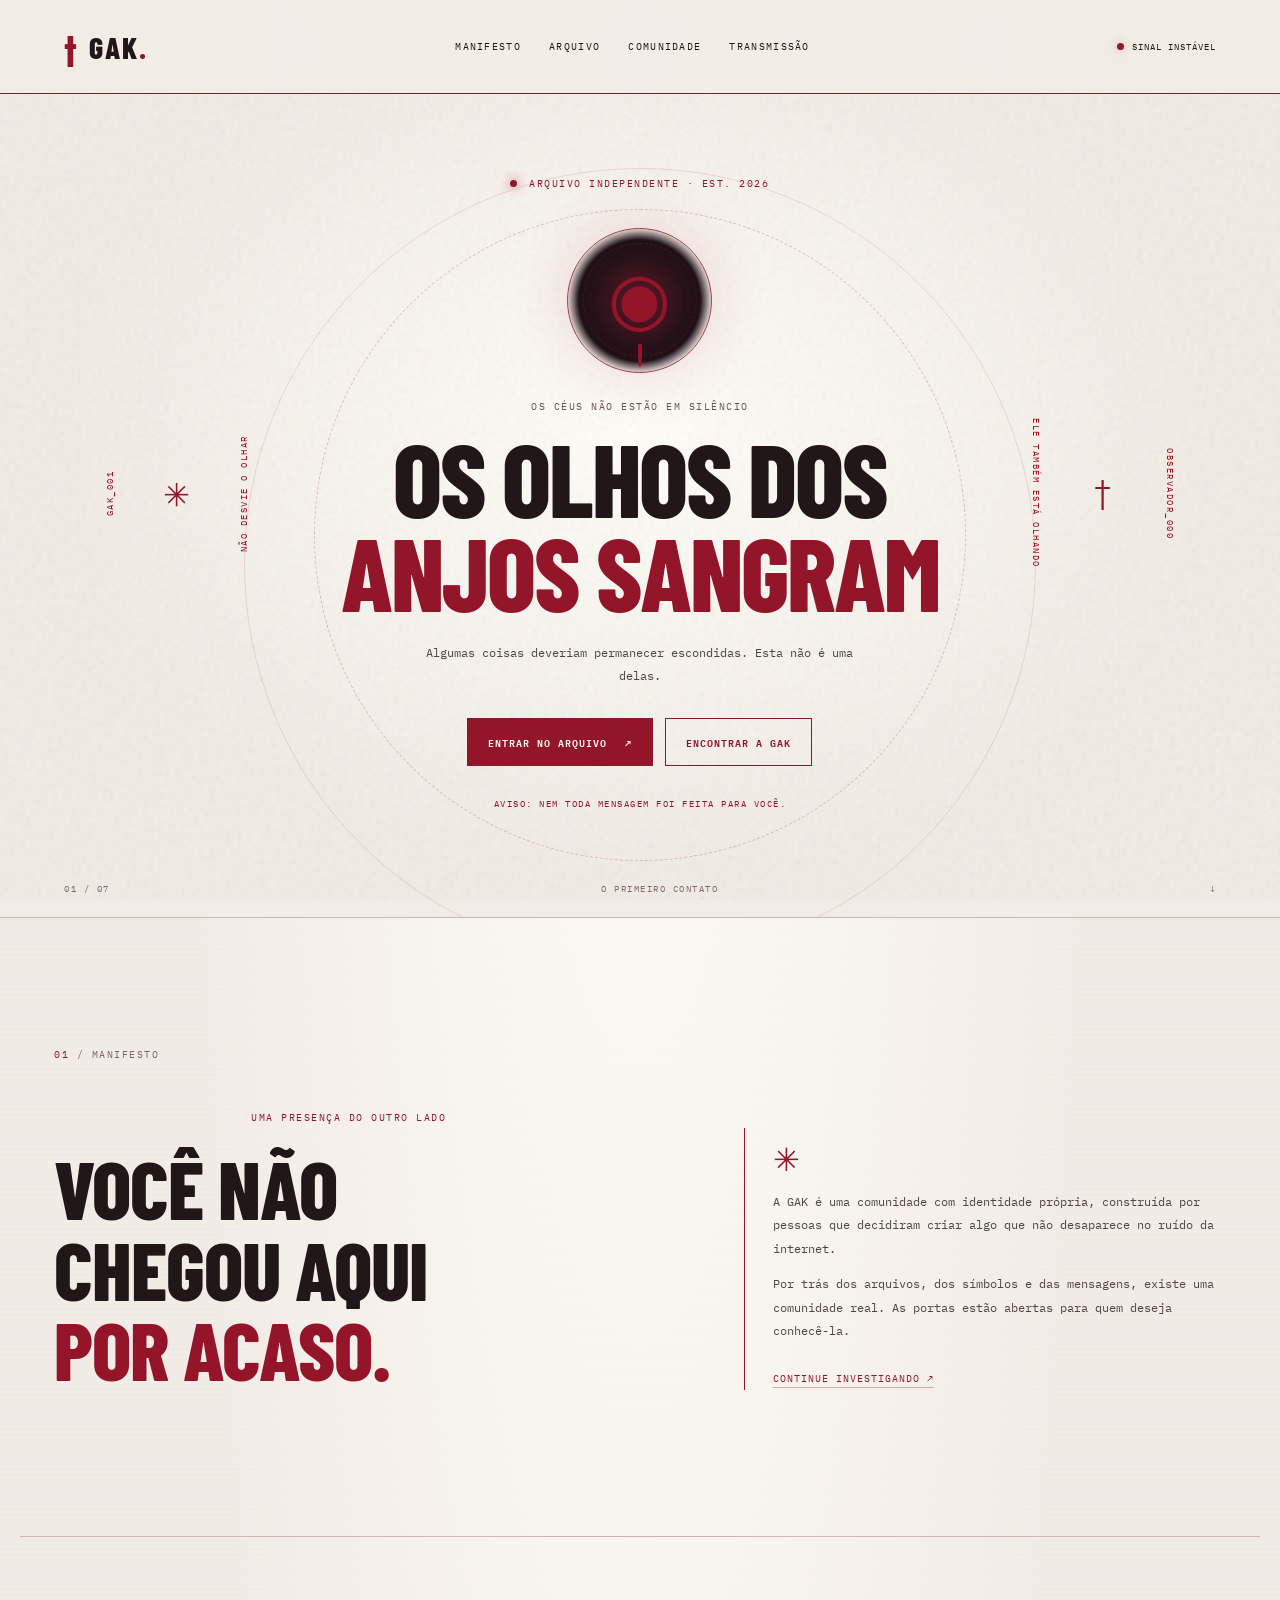
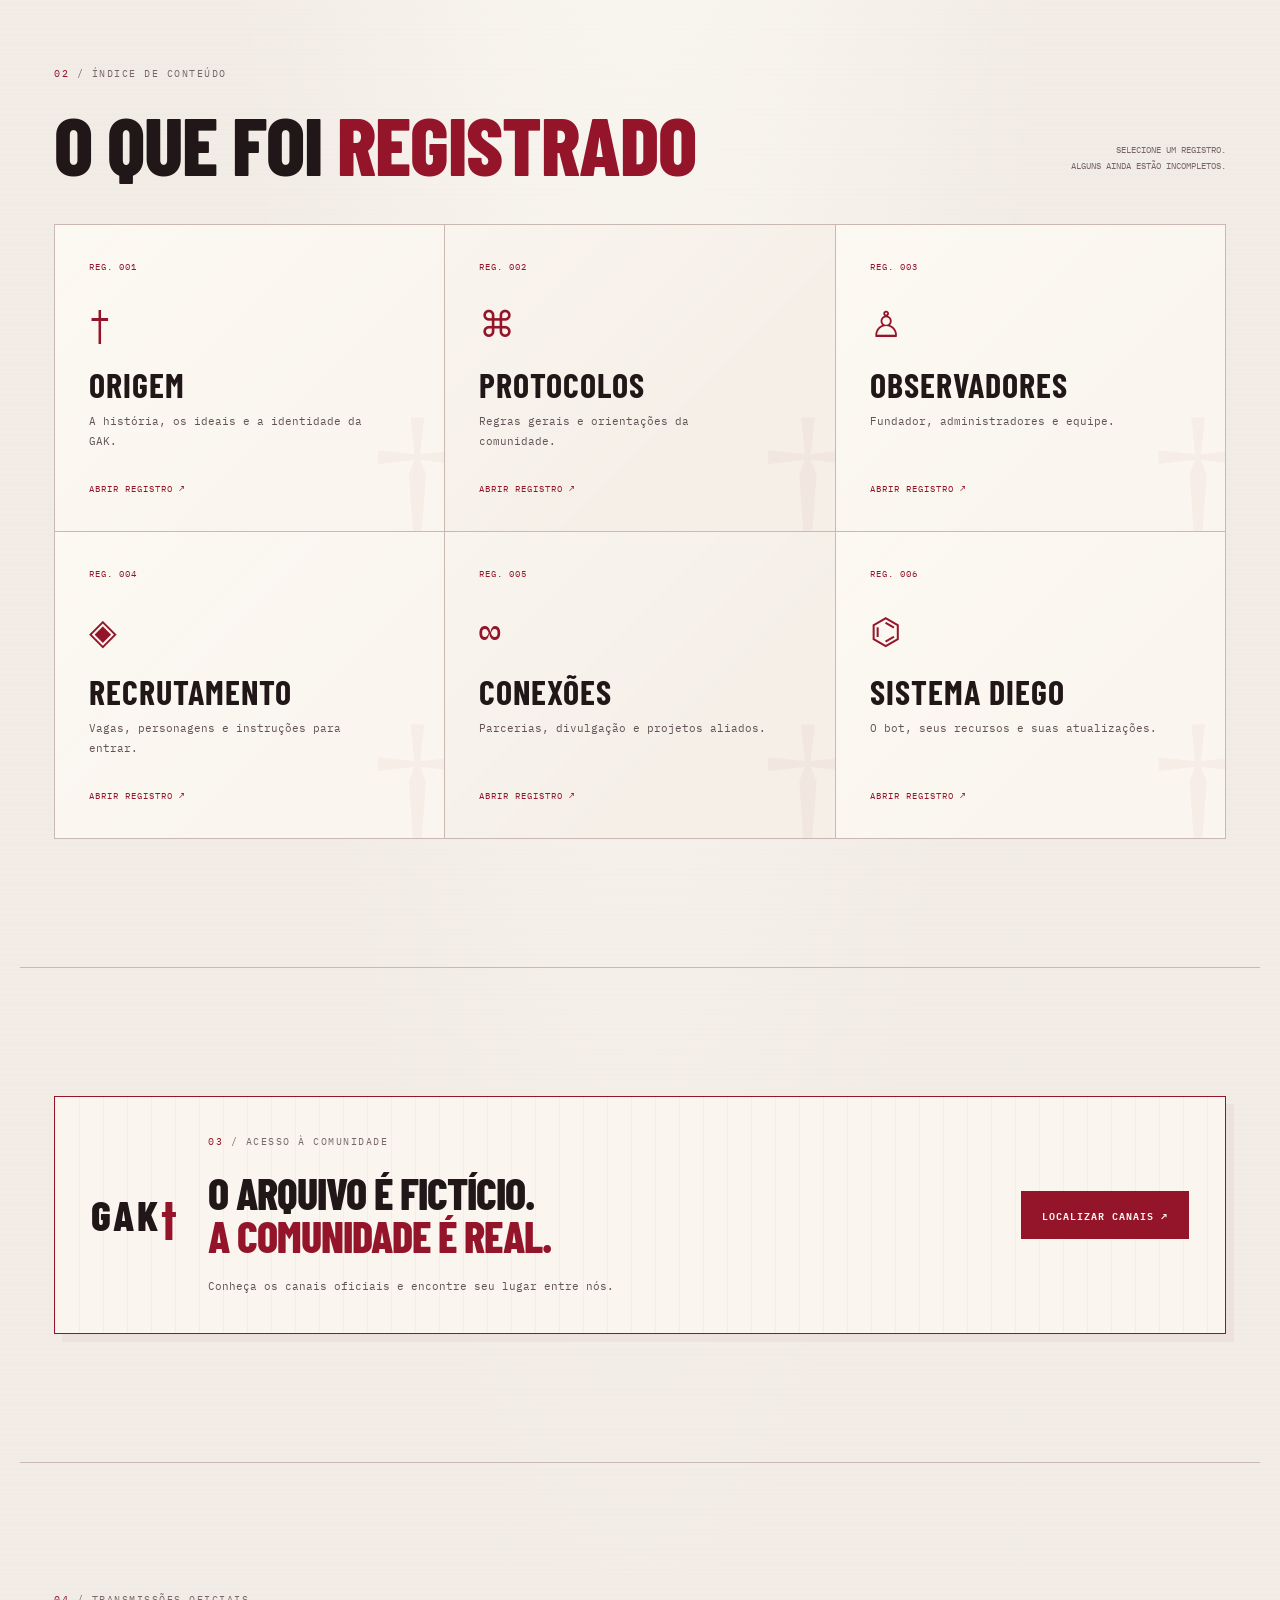
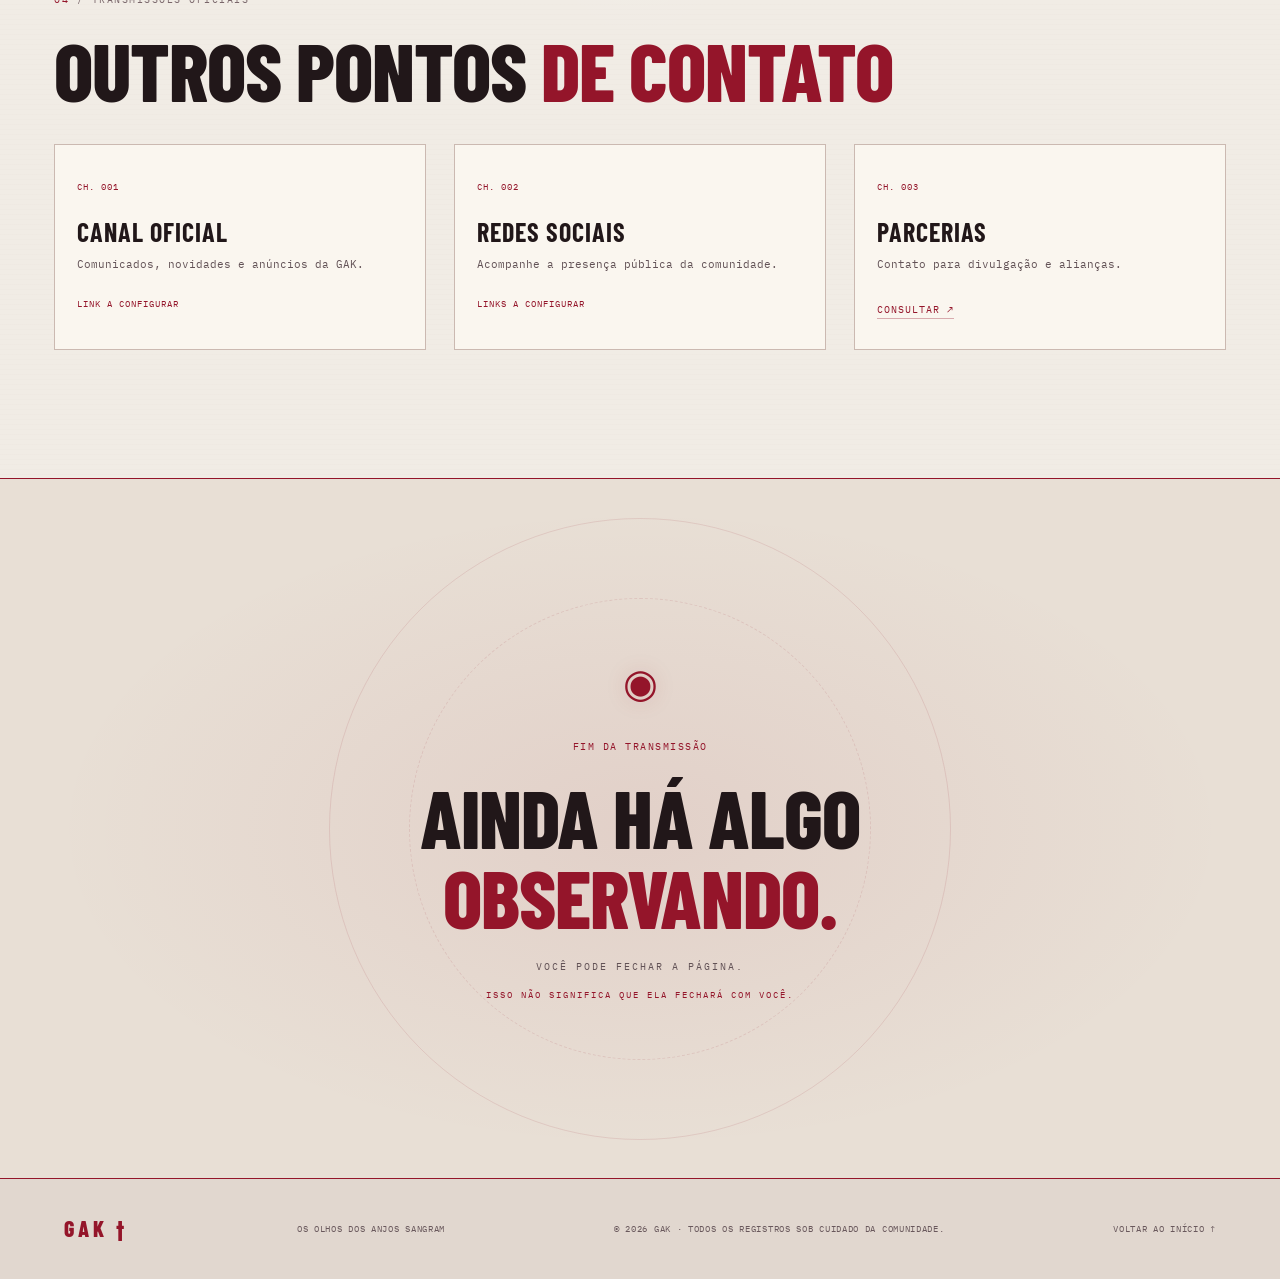
==== index.html @ 9c616feb "Publica o site inicial da GAK" ====
<!DOCTYPE html>
<html lang="pt-BR">
<head>
  <meta charset="UTF-8">
  <meta name="viewport" content="width=device-width, initial-scale=1">
  <meta name="theme-color" content="#100e11">
  <meta name="description" content="GAK — Os Olhos dos Anjos Sangram. Entre por sua conta e risco.">
  <title>GAK — Os Olhos dos Anjos Sangram</title>
  <link rel="stylesheet" href="css/style.css">
  <script src="js/main.js" defer></script>
</head>
<body>
  <div class="noise" aria-hidden="true"></div>

  <header class="topbar">
    <a class="brand" href="index.html" aria-label="GAK, página inicial">
      <span class="brand-mark">†</span>
      <span>GAK<span class="brand-dot">.</span></span>
    </a>

    <button class="menu-toggle" type="button"
      aria-expanded="false" aria-controls="main-nav">
      <span>MENU</span>
      <span aria-hidden="true">☰</span>
    </button>

    <nav id="main-nav" class="navigation" aria-label="Navegação principal">
      <a href="#manifesto">MANIFESTO</a>
      <a href="#arquivo">ARQUIVO</a>
      <a href="#comunidade">COMUNIDADE</a>
      <a href="#transmissao">TRANSMISSÃO</a>
    </nav>
    <span class="system-status"><i></i> SINAL INSTÁVEL</span>
  </header>

  <main>
    <section class="hero" aria-labelledby="hero-title">
      <div class="hero-side hero-side-left" aria-hidden="true">
        <span class="side-code">GAK_001</span>
        <span class="cross">✳</span>
        <span class="side-note">NÃO DESVIE O OLHAR</span>
      </div>

      <div class="hero-content">
        <p class="eyebrow"><span></span> ARQUIVO INDEPENDENTE · EST. 2026</p>

        <div class="halo" aria-hidden="true">
          <span class="halo-ring"></span>
          <span class="halo-eye">◉</span>
          <span class="halo-tear"></span>
        </div>

        <p class="pre-title">OS CÉUS NÃO ESTÃO EM SILÊNCIO</p>
        <h1 id="hero-title">OS OLHOS DOS<br><span>ANJOS SANGRAM</span></h1>
        <p class="hero-description">
          Algumas coisas deveriam permanecer escondidas.
          Esta não é uma delas.
        </p>

        <div class="hero-actions">
          <a class="button button-primary" href="#manifesto">
            ENTRAR NO ARQUIVO <span>↗</span>
          </a>
          <a class="button button-quiet" href="#comunidade">
            ENCONTRAR A GAK
          </a>
        </div>

        <p class="warning">AVISO: NEM TODA MENSAGEM FOI FEITA PARA VOCÊ.</p>
      </div>

      <div class="hero-side hero-side-right" aria-hidden="true">
        <span class="side-code">OBSERVADOR_000</span>
        <span class="cross">†</span>
        <span class="side-note">ELE TAMBÉM ESTÁ OLHANDO</span>
      </div>

      <div class="hero-index" aria-hidden="true">
        <span>01 / 07</span>
        <span>O PRIMEIRO CONTATO</span>
        <span>↓</span>
      </div>
    </section>

    <section class="manifesto section-wrap" id="manifesto">
      <div class="section-label">
        <span>01</span> / MANIFESTO
      </div>
      <div class="manifesto-grid">
        <div>
          <p class="eyebrow">UMA PRESENÇA DO OUTRO LADO</p>
          <h2>VOCÊ NÃO<br>CHEGOU AQUI<br><span>POR ACASO.</span></h2>
        </div>
        <div class="manifesto-copy">
          <span class="ornament" aria-hidden="true">✳</span>
          <p>
            A GAK é uma comunidade com identidade própria,
            construída por pessoas que decidiram criar algo
            que não desaparece no ruído da internet.
          </p>
          <p>
            Por trás dos arquivos, dos símbolos e das mensagens,
            existe uma comunidade real. As portas estão abertas
            para quem deseja conhecê-la.
          </p>
          <a class="text-link" href="#arquivo">CONTINUE INVESTIGANDO ↗</a>
        </div>
      </div>
    </section>

    <section class="archive section-wrap" id="arquivo">
      <div class="section-heading">
        <div>
          <div class="section-label"><span>02</span> / ÍNDICE DE CONTEÚDO</div>
          <h2>O QUE FOI <span>REGISTRADO</span></h2>
        </div>
        <p>SELECIONE UM REGISTRO.<br>ALGUNS AINDA ESTÃO INCOMPLETOS.</p>
      </div>

      <div class="archive-grid">
        <a class="archive-card" href="pages/historia.html">
          <span class="card-number">REG. 001</span>
          <span class="card-symbol">†</span>
          <h3>ORIGEM</h3>
          <p>A história, os ideais e a identidade da GAK.</p>
          <span class="card-link">ABRIR REGISTRO ↗</span>
        </a>
        <a class="archive-card" href="pages/regras.html">
          <span class="card-number">REG. 002</span>
          <span class="card-symbol">⌘</span>
          <h3>PROTOCOLOS</h3>
          <p>Regras gerais e orientações da comunidade.</p>
          <span class="card-link">ABRIR REGISTRO ↗</span>
        </a>
        <a class="archive-card" href="pages/equipe.html">
          <span class="card-number">REG. 003</span>
          <span class="card-symbol">♙</span>
          <h3>OBSERVADORES</h3>
          <p>Fundador, administradores e equipe.</p>
          <span class="card-link">ABRIR REGISTRO ↗</span>
        </a>
        <a class="archive-card" href="pages/vagas.html">
          <span class="card-number">REG. 004</span>
          <span class="card-symbol">◈</span>
          <h3>RECRUTAMENTO</h3>
          <p>Vagas, personagens e instruções para entrar.</p>
          <span class="card-link">ABRIR REGISTRO ↗</span>
        </a>
        <a class="archive-card" href="pages/parcerias.html">
          <span class="card-number">REG. 005</span>
          <span class="card-symbol">∞</span>
          <h3>CONEXÕES</h3>
          <p>Parcerias, divulgação e projetos aliados.</p>
          <span class="card-link">ABRIR REGISTRO ↗</span>
        </a>
        <a class="archive-card" href="pages/diego.html">
          <span class="card-number">REG. 006</span>
          <span class="card-symbol">⌬</span>
          <h3>SISTEMA DIEGO</h3>
          <p>O bot, seus recursos e suas atualizações.</p>
          <span class="card-link">ABRIR REGISTRO ↗</span>
        </a>
      </div>
    </section>

    <section class="community section-wrap" id="comunidade">
      <div class="community-panel">
        <div class="community-mark" aria-hidden="true">GAK<span>†</span></div>
        <div>
          <div class="section-label"><span>03</span> / ACESSO À COMUNIDADE</div>
          <h2>O ARQUIVO É FICTÍCIO.<br><span>A COMUNIDADE É REAL.</span></h2>
          <p>Conheça os canais oficiais e encontre seu lugar entre nós.</p>
        </div>
        <a class="button button-primary" href="#transmissao">
          LOCALIZAR CANAIS ↗
        </a>
      </div>
    </section>

    <section class="transmission section-wrap" id="transmissao">
      <div class="section-label"><span>04</span> / TRANSMISSÕES OFICIAIS</div>
      <h2>OUTROS PONTOS <span>DE CONTATO</span></h2>
      <div class="transmission-grid">
        <div class="transmission-item">
          <span>CH. 001</span>
          <h3>CANAL OFICIAL</h3>
          <p>Comunicados, novidades e anúncios da GAK.</p>
          <span class="pending">LINK A CONFIGURAR</span>
        </div>
        <div class="transmission-item">
          <span>CH. 002</span>
          <h3>REDES SOCIAIS</h3>
          <p>Acompanhe a presença pública da comunidade.</p>
          <span class="pending">LINKS A CONFIGURAR</span>
        </div>
        <div class="transmission-item">
          <span>CH. 003</span>
          <h3>PARCERIAS</h3>
          <p>Contato para divulgação e alianças.</p>
          <a href="pages/parcerias.html" class="text-link">CONSULTAR ↗</a>
        </div>
      </div>
    </section>

    <section class="last-signal">
      <span class="last-signal-mark" aria-hidden="true">◉</span>
      <p class="eyebrow">FIM DA TRANSMISSÃO</p>
      <h2>AINDA HÁ ALGO<br><span>OBSERVANDO.</span></h2>
      <p>VOCÊ PODE FECHAR A PÁGINA.</p>
      <p class="last-signal-small">ISSO NÃO SIGNIFICA QUE ELA FECHARÁ COM VOCÊ.</p>
    </section>
  </main>

  <footer class="footer">
    <a class="footer-brand" href="index.html">GAK †</a>
    <p>OS OLHOS DOS ANJOS SANGRAM</p>
    <p>© 2026 GAK · TODOS OS REGISTROS SOB CUIDADO DA COMUNIDADE.</p>
    <a href="#hero-title">VOLTAR AO INÍCIO ↑</a>
  </footer>
</body>
</html>
---- css/style.css ----
@import url('https://fonts.googleapis.com/css2?family=Barlow+Condensed:wght@400;500;600;700;800&family=IBM+Plex+Mono:wght@400;500;600&display=swap');

:root {
  color-scheme: dark;
  --bg: #100e11;
  --panel: #181519;
  --panel-light: #211a20;
  --text: #e8e0dc;
  --muted: #a69a9d;
  --blood: #b32239;
  --blood-light: #e04a59;
  --line: #493038;
  --max: 1180px;
}

* {
  box-sizing: border-box;
}

html {
  scroll-behavior: smooth;
  scroll-padding-top: 90px;
}

body {
  margin: 0;
  background:
    radial-gradient(ellipse at 50% 8%, #35151e 0, transparent 42%),
    var(--bg);
  color: var(--text);
  font-family: 'IBM Plex Mono', monospace;
  font-size: 14px;
  line-height: 1.8;
  overflow-wrap: anywhere;
}

body::before {
  content: "";
  position: fixed;
  inset: 0;
  z-index: 10;
  pointer-events: none;
  opacity: .12;
  background: repeating-linear-gradient(
    to bottom,
    transparent 0,
    transparent 3px,
    #000 4px,
    transparent 5px
  );
}

a {
  color: inherit;
  text-decoration: none;
}

button,
a {
  -webkit-tap-highlight-color: transparent;
}

a:focus-visible,
button:focus-visible {
  outline: 2px solid var(--blood-light);
  outline-offset: 5px;
}

::selection {
  background: var(--blood);
  color: white;
}

.noise {
  position: fixed;
  inset: 0;
  z-index: 9;
  pointer-events: none;
  opacity: .07;
  background-image: url("data:image/svg+xml,%3Csvg viewBox='0 0 180 180' xmlns='http://www.w3.org/2000/svg'%3E%3Cfilter id='n'%3E%3CfeTurbulence type='fractalNoise' baseFrequency='.9' numOctaves='3' stitchTiles='stitch'/%3E%3C/filter%3E%3Crect width='100%25' height='100%25' filter='url(%23n)' opacity='.7'/%3E%3C/svg%3E");
}

.topbar {
  position: relative;
  z-index: 20;
  width: 100%;
  min-height: 76px;
  padding: 16px max(5%, calc((100% - var(--max)) / 2));
  display: flex;
  align-items: center;
  justify-content: space-between;
  gap: 28px;
  border-bottom: 1px solid var(--line);
  background: #100e11ed;
}

.brand,
.footer-brand {
  display: inline-flex;
  align-items: center;
  gap: 10px;
  font-family: 'Barlow Condensed', sans-serif;
  font-size: 30px;
  font-weight: 800;
  letter-spacing: 4px;
}

.brand-mark {
  color: var(--blood-light);
  font-size: 34px;
}

.brand-dot {
  color: var(--blood-light);
}

.navigation {
  display: flex;
  align-items: center;
  justify-content: center;
  gap: clamp(12px, 2.2vw, 30px);
}

.navigation a,
.system-status {
  font-size: 10px;
  letter-spacing: 1px;
}

.navigation a {
  color: var(--muted);
  transition: color .2s;
}

.navigation a:hover,
.text-link:hover {
  color: var(--blood-light);
}

.system-status {
  display: flex;
  align-items: center;
  gap: 8px;
  color: var(--blood-light);
  white-space: nowrap;
}

.system-status i,
.eyebrow span {
  display: inline-block;
  width: 7px;
  height: 7px;
  border-radius: 50%;
  background: var(--blood-light);
  box-shadow: 0 0 12px #d92749;
}

.menu-toggle {
  display: none;
  background: transparent;
  border: 1px solid var(--line);
  color: var(--text);
  padding: 10px 12px;
  font: inherit;
  font-size: 11px;
  gap: 12px;
  align-items: center;
  cursor: pointer;
}

.hero {
  position: relative;
  min-height: min(820px, calc(100svh - 76px));
  padding: 70px 8% 95px;
  display: grid;
  grid-template-columns: minmax(0, 1fr) minmax(0, 3fr) minmax(0, 1fr);
  align-items: center;
  border-bottom: 1px solid var(--line);
  overflow: hidden;
  background:
    radial-gradient(ellipse at center 38%, #50172455 0, transparent 50%),
    linear-gradient(180deg, #100e11 0%, #171015 60%, #100e11 100%);
}

.hero::before,
.hero::after {
  content: "";
  position: absolute;
  left: 50%;
  width: min(66vw, 660px);
  aspect-ratio: 1;
  border: 1px solid #7d394344;
  border-radius: 50%;
  transform: translateX(-50%);
  pointer-events: none;
}

.hero::before {
  top: 9%;
}

.hero::after {
  top: 14%;
  width: min(56vw, 560px);
}

.hero-side {
  position: relative;
  z-index: 1;
  display: flex;
  flex-direction: column;
  align-items: center;
  gap: 30px;
  color: var(--muted);
  font-size: 9px;
  letter-spacing: 2px;
  writing-mode: vertical-rl;
}

.hero-side-left {
  transform: rotate(180deg);
}

.cross {
  color: var(--blood-light);
  font-size: 32px;
}

.hero-content {
  position: relative;
  z-index: 2;
  text-align: center;
  min-width: 0;
}

.eyebrow {
  display: flex;
  align-items: center;
  justify-content: center;
  gap: 12px;
  color: #c7aeb2;
  font-size: 10px;
  letter-spacing: 2px;
}

.halo {
  position: relative;
  width: clamp(90px, 12vw, 145px);
  aspect-ratio: 1;
  margin: 35px auto 25px;
  display: grid;
  place-items: center;
  border: 1px solid #a33c50;
  border-radius: 50%;
  background: radial-gradient(circle, #541824 0, #1a1117 60%, transparent 72%);
  box-shadow: 0 0 60px #a91e3524, inset 0 0 30px #a91e351f;
}

.halo-ring {
  position: absolute;
  inset: 10%;
  border: 1px dashed #bc5665;
  border-radius: 50%;
  animation: halo-turn 35s linear infinite;
}

.halo-eye {
  font-size: clamp(44px, 7vw, 72px);
  color: var(--blood-light);
  text-shadow: 0 0 25px #e02e4d99;
  font-family: serif;
}

.halo-tear {
  position: absolute;
  bottom: 3%;
  width: 4px;
  height: 23px;
  border-radius: 0 0 80% 80%;
  background: var(--blood);
  box-shadow: 0 0 12px #d32240;
}

@keyframes halo-turn {
  to { transform: rotate(360deg); }
}

.pre-title {
  margin: 0 0 14px;
  color: #c9aeb4;
  font-size: 10px;
  letter-spacing: 3px;
}

h1,
h2,
h3,
p {
  margin-top: 0;
}

h1,
h2,
h3 {
  font-family: 'Barlow Condensed', Impact, sans-serif;
  line-height: 1.04;
}

h1 {
  margin-bottom: 24px;
  font-size: clamp(38px, 7.3vw, 86px);
  font-weight: 800;
  letter-spacing: -1px;
}

h1 span,
h2 span {
  color: var(--blood-light);
}

.hero-description {
  max-width: 460px;
  margin: 0 auto 30px;
  color: #c1b3b5;
  font-size: 12px;
}

.hero-actions {
  display: flex;
  flex-wrap: wrap;
  align-items: center;
  justify-content: center;
  gap: 12px;
}

.button {
  min-height: 48px;
  padding: 13px 20px;
  display: inline-flex;
  align-items: center;
  justify-content: center;
  gap: 18px;
  font-size: 10px;
  letter-spacing: 1px;
  transition: background .2s, border-color .2s, transform .2s;
}

.button:hover {
  transform: translateY(-2px);
}

.button-primary {
  border: 1px solid var(--blood);
  background: var(--blood);
  color: white;
}

.button-primary:hover {
  background: #d12c47;
}

.button-quiet {
  border: 1px solid #62404a;
  background: #151116;
}

.button-quiet:hover {
  border-color: var(--blood-light);
}

.warning {
  margin: 30px 0 0;
  color: #8e777e;
  font-size: 9px;
  letter-spacing: 1px;
}

.hero-index {
  position: absolute;
  bottom: 20px;
  left: 5%;
  right: 5%;
  display: flex;
  justify-content: space-between;
  gap: 12px;
  color: #8c747c;
  font-size: 9px;
  letter-spacing: 1px;
}

.section-wrap {
  width: min(var(--max), 100%);
  margin-inline: auto;
  padding: 100px 34px;
}

.section-label {
  color: #a88b92;
  font-size: 10px;
  letter-spacing: 2px;
}

.section-label span {
  color: var(--blood-light);
}

.manifesto {
  border-bottom: 1px solid var(--line);
}

.manifesto-grid {
  display: grid;
  grid-template-columns: 1.1fr .9fr;
  gap: 70px;
  align-items: center;
  margin-top: 45px;
}

.manifesto h2,
.section-heading h2,
.community h2,
.transmission h2,
.last-signal h2 {
  margin: 20px 0;
  font-size: clamp(38px, 6vw, 70px);
  font-weight: 800;
}

.manifesto-copy {
  padding-left: 28px;
  border-left: 1px solid var(--line);
  color: #b9abad;
  font-size: 12px;
}

.ornament {
  color: var(--blood-light);
  font-size: 32px;
}

.text-link {
  display: inline-block;
  margin-top: 15px;
  color: #e5a4ad;
  font-size: 10px;
  letter-spacing: 1px;
}

.archive {
  border-bottom: 1px solid var(--line);
}

.section-heading {
  display: flex;
  align-items: end;
  justify-content: space-between;
  gap: 24px;
  margin-bottom: 40px;
}

.section-heading h2,
.transmission h2 {
  margin-bottom: 0;
}

.section-heading > p {
  color: #a18c92;
  font-size: 9px;
  text-align: right;
}

.archive-grid {
  display: grid;
  grid-template-columns: repeat(3, minmax(0, 1fr));
  gap: 14px;
}

.archive-card {
  position: relative;
  min-width: 0;
  min-height: 255px;
  padding: 24px;
  display: flex;
  flex-direction: column;
  align-items: flex-start;
  border: 1px solid #392830;
  background: linear-gradient(145deg, #1d171c, #131014);
  transition: border-color .2s, background .2s, transform .2s;
}

.archive-card:hover {
  transform: translateY(-4px);
  border-color: #a63a50;
  background: linear-gradient(145deg, #2b171f, #151116);
}

.card-number,
.transmission-item > span:first-child {
  color: #9e7b85;
  font-size: 9px;
  letter-spacing: 1px;
}

.card-symbol {
  margin: 17px 0 10px;
  color: var(--blood-light);
  font-size: 30px;
}

.archive-card h3,
.transmission-item h3 {
  margin-bottom: 10px;
  font-size: 25px;
  letter-spacing: 1px;
}

.archive-card p,
.transmission-item p {
  color: #b2a3a7;
  font-size: 11px;
}

.card-link {
  margin-top: auto;
  padding-top: 18px;
  color: #e5a4ad;
  font-size: 9px;
  letter-spacing: 1px;
}

.community-panel {
  display: grid;
  grid-template-columns: auto minmax(0, 1fr) auto;
  align-items: center;
  gap: 28px;
  padding: 36px;
  border: 1px solid #63303e;
  background:
    radial-gradient(ellipse at 0 50%, #65203244, transparent 65%),
    #181217;
}

.community-mark {
  color: #eee0df;
  font-family: 'Barlow Condensed', sans-serif;
  font-size: 42px;
  font-weight: 800;
  letter-spacing: 3px;
}

.community-mark span {
  color: var(--blood-light);
}

.community h2 {
  font-size: clamp(25px, 3vw, 39px);
}

.community p {
  margin-bottom: 0;
  color: #b6a5a9;
  font-size: 11px;
}

.transmission {
  border-top: 1px solid var(--line);
}

.transmission h2 {
  margin-bottom: 35px;
}

.transmission-grid {
  display: grid;
  grid-template-columns: repeat(3, minmax(0, 1fr));
  gap: 30px;
}

.transmission-item {
  padding: 24px 0;
  border-top: 1px solid #69404a;
}

.transmission-item h3 {
  margin-top: 20px;
}

.pending {
  color: #b98b93;
  font-size: 9px;
  letter-spacing: 1px;
}

.last-signal {
  padding: 100px 24px;
  text-align: center;
  border-top: 1px solid var(--line);
  background: radial-gradient(ellipse at center, #4a1421 0, #1a1117 42%, var(--bg) 75%);
}

.last-signal-mark {
  display: block;
  margin-bottom: 20px;
  color: var(--blood-light);
  font-size: 40px;
  text-shadow: 0 0 30px #b32239;
}

.last-signal h2 {
  font-size: clamp(38px, 6vw, 68px);
}

.last-signal > p:not(.eyebrow) {
  color: #bca9ae;
  font-size: 10px;
  letter-spacing: 2px;
}

.last-signal-small {
  color: #826a72 !important;
  font-size: 9px !important;
}

.footer {
  padding: 30px 5%;
  display: flex;
  flex-wrap: wrap;
  align-items: center;
  justify-content: space-between;
  gap: 15px 25px;
  border-top: 1px solid var(--line);
  background: #0c0a0d;
}

.footer-brand {
  font-size: 22px;
}

.footer p,
.footer > a:last-child {
  margin: 0;
  color: #907e83;
  font-size: 9px;
  letter-spacing: .7px;
}

@media (min-width: 1500px) {
  :root {
    --max: 1280px;
  }

  .hero {
    min-height: 850px;
  }
}

@media (max-width: 1000px) {
  .topbar {
    flex-wrap: wrap;
    gap: 15px;
  }

  .navigation {
    order: 3;
    width: 100%;
    justify-content: flex-start;
    flex-wrap: wrap;
  }

  .system-status {
    margin-left: auto;
  }

  .hero {
    padding-inline: 4%;
  }

  .hero-side {
    font-size: 8px;
  }

  .manifesto-grid {
    gap: 35px;
  }

  .community-panel {
    grid-template-columns: auto minmax(0, 1fr);
  }

  .community-panel > .button {
    grid-column: 2;
    justify-self: start;
  }
}

@media (max-width: 650px) {
  html {
    scroll-padding-top: 70px;
  }

  body {
    font-size: 13px;
  }

  .topbar {
    min-height: 66px;
    padding: 12px 18px;
    gap: 12px;
  }

  .brand {
    font-size: 26px;
  }

  .menu-toggle {
    display: inline-flex;
    margin-left: auto;
  }

  .system-status {
    display: none;
  }

  .navigation {
    display: none;
    order: 4;
    width: 100%;
    padding: 12px 0 5px;
    flex-direction: column;
    align-items: stretch;
    gap: 0;
  }

  .navigation.is-open {
    display: flex;
  }

  .navigation a {
    padding: 12px 5px;
    border-top: 1px solid #35232b;
  }

  .hero {
    min-height: 700px;
    min-height: max(680px, calc(100svh - 66px));
    padding: 55px 20px 80px;
    grid-template-columns: 1fr;
  }

  .hero::before {
    top: 13%;
    width: 95vw;
  }

  .hero::after {
    top: 18%;
    width: 78vw;
  }

  .hero-side {
    display: none;
  }

  .hero-content {
    width: 100%;
  }

  .eyebrow {
    font-size: 9px;
    letter-spacing: 1px;
  }

  .halo {
    margin-top: 30px;
  }

  h1 {
    font-size: clamp(38px, 10.4vw, 58px);
    letter-spacing: -.5px;
  }

  .pre-title {
    font-size: 9px;
    letter-spacing: 1.5px;
  }

  .hero-description {
    max-width: 310px;
    font-size: 11px;
  }

  .hero-actions {
    flex-direction: column;
    align-items: stretch;
    max-width: 310px;
    margin-inline: auto;
  }

  .button {
    width: 100%;
    min-height: 48px;
  }

  .warning {
    max-width: 290px;
    margin-inline: auto;
    font-size: 8px;
  }

  .hero-index {
    left: 20px;
    right: 20px;
    font-size: 8px;
  }

  .hero-index span:nth-child(2) {
    text-align: center;
  }

  .section-wrap {
    padding: 70px 21px;
  }

  .manifesto-grid {
    grid-template-columns: 1fr;
    gap: 24px;
    margin-top: 30px;
  }

  .manifesto h2,
  .section-heading h2,
  .community h2,
  .transmission h2,
  .last-signal h2 {
    font-size: clamp(35px, 10vw, 50px);
  }

  .manifesto-copy {
    padding-left: 18px;
  }

  .section-heading {
    display: block;
  }

  .section-heading > p {
    margin-top: 20px;
    text-align: left;
  }

  .archive-grid {
    grid-template-columns: 1fr;
    gap: 12px;
  }

  .archive-card {
    min-height: 215px;
    padding: 22px;
  }

  .community-panel {
    grid-template-columns: 1fr;
    gap: 18px;
    padding: 24px 20px;
  }

  .community-mark {
    font-size: 34px;
  }

  .community-panel > .button {
    grid-column: auto;
    width: 100%;
  }

  .transmission-grid {
    grid-template-columns: 1fr;
    gap: 10px;
  }

  .transmission-item {
    padding: 22px 0;
  }

  .last-signal {
    padding: 75px 20px;
  }

  .last-signal > p:not(.eyebrow) {
    font-size: 9px;
    letter-spacing: 1px;
  }

  .footer {
    flex-direction: column;
    align-items: flex-start;
    padding: 28px 21px;
  }

  .footer p {
    line-height: 1.8;
  }
}

@media (prefers-reduced-motion: reduce) {
  *,
  *::before,
  *::after {
    scroll-behavior: auto !important;
    animation-duration: .01ms !important;
    animation-iteration-count: 1 !important;
    transition-duration: .01ms !important;
  }
}

/* GAK: WHITE BLOOD UPDATE */
:root {
  --bg: #f4f0ed;
  --text: #211719;
  --blood: #a30e27;
  --blood-light: #d51f3b;
  --muted: #75676a;
  --surface: #fffaf8;
}

body {
  background: #f4f0ed !important;
  color: #211719;
}

body::before {
  opacity: 0.07;
}

.noise {
  opacity: 0.08;
}

.topbar {
  background: rgba(244, 240, 237, 0.96);
  border-bottom-color: #a30e27;
}

.brand,
.navigation a,
.menu-toggle,
.system-status {
  color: #211719;
}

.navigation a:hover,
.navigation a:focus-visible {
  color: #a30e27;
}

.hero {
  background:
    radial-gradient(ellipse at 50% 35%, #ffffff 0%, #f4f0ed 66%);
}

.hero h1,
.manifesto h2,
.section-title,
.archive-card h3 {
  color: #211719;
}

.hero h1 span,
.manifesto h2 span {
  color: #a30e27;
}

.hero-description,
.manifesto-copy,
.section-description {
  color: #514347;
}

.halo {
  filter: saturate(1.25);
}

.archive-card,
.transmission-card,
.community-card {
  background: #fffaf8;
  border-color: #d8c5c8;
  color: #211719;
}

.archive-card:hover,
.transmission-card:hover,
.community-card:hover {
  border-color: #a30e27;
  box-shadow: 0 8px 28px #a30e2718;
}

.archive-card p,
.transmission-card p,
.community-card p {
  color: #625256;
}

.section-label,
.eyebrow,
.warning,
.side-note,
.side-code {
  color: #a30e27;
}

.button-primary {
  background: #a30e27;
  color: #fffaf8;
}

.button-primary:hover {
  background: #d51f3b;
}

.button-quiet {
  border-color: #a30e27;
  color: #a30e27;
}

footer {
  background: #e8dfdc;
  color: #514347;
  border-top: 1px solid #a30e27;
}

img,
video {
  max-width: 100%;
  height: auto;
}

html {
  scroll-behavior: smooth;
}

@media (prefers-reduced-motion: reduce) {
  html {
    scroll-behavior: auto;
  }
}

/* ==========================================
   GAK / ARQUIVO CELESTIAL
   WHITE BLOOD — REFORMA VISUAL
   ========================================== */

:root {
  --bg: #f1ece5;
  --panel: #faf6ef;
  --panel-light: #e8dfd5;
  --text: #211719;
  --muted: #75676a;
  --blood: #94152a;
  --blood-light: #c3233d;
  --line: #cbb9b1;
  --surface: #faf6ef;
  --max: 1240px;
}

html {
  background: var(--bg);
  scroll-behavior: smooth;
  scroll-padding-top: 90px;
}

body {
  position: relative;
  overflow-x: hidden;
  background:
    radial-gradient(ellipse at 50% 0%, #fffdf7 0%, transparent 52%),
    repeating-linear-gradient(
      0deg,
      transparent 0,
      transparent 4px,
      #5d303006 5px
    ),
    var(--bg) !important;
  color: var(--text);
  font-family: 'IBM Plex Mono', monospace;
}

body::before {
  background-image:
    repeating-linear-gradient(
      90deg,
      transparent 0,
      transparent 79px,
      #7c26320a 80px
    );
  opacity: .45;
  pointer-events: none;
}

.noise {
  opacity: .12;
  mix-blend-mode: multiply;
  pointer-events: none;
}

a {
  color: inherit;
  text-decoration: none;
}

::selection {
  color: #fffaf5;
  background: var(--blood);
}

.topbar {
  position: sticky;
  top: 0;
  z-index: 20;
  min-height: 76px;
  background: #f1ece5ed;
  border-bottom: 1px solid var(--blood);
  backdrop-filter: blur(14px);
}

.brand,
.navigation a,
.menu-toggle,
.system-status {
  color: var(--text);
}

.brand {
  font-family: 'Barlow Condensed', Impact, sans-serif;
  font-weight: 800;
  letter-spacing: 2px;
}

.brand-mark,
.brand-dot {
  color: var(--blood);
}

.navigation a {
  position: relative;
  font-size: 10px;
  letter-spacing: 1.3px;
}

.navigation a::after {
  position: absolute;
  right: 0;
  bottom: -5px;
  left: 0;
  height: 1px;
  background: var(--blood);
  content: '';
  transform: scaleX(0);
  transform-origin: left;
  transition: transform .2s ease;
}

.navigation a:hover::after,
.navigation a:focus-visible::after {
  transform: scaleX(1);
}

.navigation a:hover,
.navigation a:focus-visible {
  color: var(--blood);
}

.system-status {
  font-size: 9px;
}

.system-status i {
  background: var(--blood);
  box-shadow: 0 0 8px #94152a55;
}

.menu-toggle {
  border: 1px solid var(--line);
  background: var(--panel);
}

.hero {
  position: relative;
  isolation: isolate;
  min-height: min(850px, calc(100svh - 76px));
  background:
    radial-gradient(ellipse at 50% 42%, #fffdf8 0%, #f1ece5 63%),
    var(--bg);
  border-bottom: 1px solid var(--line);
}

.hero::before,
.hero::after {
  border-color: #94152a30;
  pointer-events: none;
}

.hero::before {
  width: min(66vw, 790px);
  aspect-ratio: 1;
  border: 1px solid #94152a20;
  border-radius: 50%;
}

.hero::after {
  width: min(54vw, 650px);
  aspect-ratio: 1;
  border: 1px dashed #94152a3d;
  border-radius: 50%;
}

.hero-content {
  position: relative;
  z-index: 1;
}

.eyebrow,
.pre-title,
.side-code,
.side-note,
.hero-index,
.warning,
.section-label {
  font-family: 'IBM Plex Mono', monospace;
  letter-spacing: 1.5px;
}

.eyebrow {
  color: var(--blood);
  font-size: 10px;
}

.eyebrow span {
  background: var(--blood);
}

.hero h1 {
  color: var(--text);
  font-size: clamp(46px, 8vw, 106px);
  letter-spacing: -2px;
  line-height: .92;
  text-wrap: balance;
}

.hero h1 span,
.manifesto h2 span,
.section-heading h2 span,
.community h2 span,
.transmission h2 span,
.last-signal h2 span {
  color: var(--blood);
}

.halo {
  filter: none;
}

.halo-ring {
  border-color: #94152a66;
}

.halo-eye {
  color: var(--blood);
  text-shadow: 0 0 25px #94152a30;
}

.halo-tear {
  background: var(--blood);
  box-shadow: 0 0 12px #94152a44;
}

.pre-title {
  color: #695358;
}

.hero-description {
  color: #514347;
  line-height: 1.9;
}

.hero-side {
  color: #806a6e;
}

.cross {
  color: var(--blood);
}

.hero-index {
  color: #806a6e;
}

.button {
  min-height: 48px;
  border-radius: 0;
  font-family: 'IBM Plex Mono', monospace;
  font-size: 10px;
  font-weight: 600;
  letter-spacing: 1px;
}

.button-primary {
  border: 1px solid var(--blood);
  background: var(--blood);
  color: #fffaf5;
}

.button-primary:hover {
  border-color: var(--blood-light);
  background: var(--blood-light);
}

.button-quiet {
  border: 1px solid var(--blood);
  background: transparent;
  color: var(--blood);
}

.button-quiet:hover {
  background: #94150a0a;
  border-color: var(--blood-light);
}

.warning {
  color: var(--blood);
}

.section-wrap {
  position: relative;
  padding-block: clamp(76px, 10vw, 132px);
}

.manifesto,
.archive,
.transmission {
  border-color: var(--line);
}

.section-label {
  color: #79666a;
  font-size: 10px;
}

.section-label span {
  color: var(--blood);
}

.manifesto-grid {
  gap: clamp(35px, 8vw, 100px);
}

.manifesto h2,
.section-heading h2,
.community h2,
.transmission h2,
.last-signal h2 {
  color: var(--text);
  font-size: clamp(42px, 6.5vw, 82px);
  letter-spacing: -1px;
  line-height: .98;
}

.manifesto-copy {
  border-left-color: var(--blood);
  color: #514347;
  line-height: 1.95;
}

.ornament {
  color: var(--blood);
}

.text-link {
  color: var(--blood);
  text-decoration: underline;
  text-decoration-color: #94152a55;
  text-underline-offset: 5px;
}

.text-link:hover {
  color: var(--blood-light);
}

.section-heading > p {
  color: #79666a;
  line-height: 1.8;
}

.archive-grid {
  gap: 0;
  border-top: 1px solid var(--line);
  border-left: 1px solid var(--line);
}

.archive-card {
  min-height: 290px;
  padding: clamp(20px, 3vw, 34px);
  overflow: hidden;
  border: 0;
  border-right: 1px solid var(--line);
  border-bottom: 1px solid var(--line);
  background:
    linear-gradient(135deg, #fffdf766, transparent 65%),
    var(--panel);
  transition:
    background .25s ease,
    box-shadow .25s ease,
    color .25s ease;
}

.archive-card::after {
  position: absolute;
  right: -18px;
  bottom: -42px;
  color: #94152a0a;
  content: '†';
  font-family: serif;
  font-size: 180px;
  line-height: 1;
  pointer-events: none;
  transition: color .25s ease, transform .25s ease;
}

.archive-card:hover {
  transform: none;
  border-color: var(--line);
  background: #fffaf4;
  box-shadow: inset 0 -3px var(--blood);
}

.archive-card:hover::after {
  color: #94152a12;
  transform: translateY(-8px);
}

.card-number {
  color: var(--blood);
}

.card-symbol {
  color: var(--blood);
  font-size: 36px;
}

.archive-card h3 {
  position: relative;
  z-index: 1;
  color: var(--text);
  font-size: clamp(26px, 3vw, 34px);
}

.archive-card p {
  position: relative;
  z-index: 1;
  max-width: 290px;
  color: #625256;
  line-height: 1.8;
}

.card-link {
  position: relative;
  z-index: 1;
  color: var(--blood);
}

.community-panel {
  position: relative;
  grid-template-columns: auto minmax(0, 1fr) auto;
  border: 1px solid var(--blood);
  background:
    linear-gradient(90deg, #94152a0a 1px, transparent 1px),
    #faf6ef;
  background-size: 24px 24px;
  box-shadow: 8px 8px 0 #94152a0b;
}

.community-mark {
  color: var(--text);
}

.community-mark span {
  color: var(--blood);
}

.community h2 {
  font-size: clamp(28px, 3.5vw, 44px);
}

.community p {
  color: #625256;
  line-height: 1.8;
}

.transmission-grid {
  gap: 28px;
}

.transmission-item {
  position: relative;
  padding: 28px 22px;
  border: 1px solid var(--line);
  background: #faf6ef;
}

.transmission-item > span:first-child {
  color: var(--blood);
}

.transmission-item h3 {
  color: var(--text);
  font-size: 26px;
}

.transmission-item p {
  color: #625256;
  line-height: 1.8;
}

.pending {
  display: inline-block;
  padding-top: 10px;
  color: var(--blood);
  font-size: 9px;
  line-height: 1.8;
}

.last-signal {
  position: relative;
  overflow: hidden;
  padding: clamp(90px, 13vw, 170px) 24px;
  border-top: 1px solid var(--blood);
  background:
    radial-gradient(ellipse at 50% 50%, #94152a13 0%, transparent 65%),
    #e8dfd5;
}

.last-signal::before,
.last-signal::after {
  position: absolute;
  top: 50%;
  left: 50%;
  width: min(76vw, 620px);
  aspect-ratio: 1;
  border: 1px solid #94152a1c;
  border-radius: 50%;
  content: '';
  transform: translate(-50%, -50%);
  pointer-events: none;
}

.last-signal::after {
  width: min(58vw, 460px);
  border-style: dashed;
  animation: halo-turn 90s linear infinite;
}

.last-signal > * {
  position: relative;
  z-index: 1;
}

.last-signal-mark {
  color: var(--blood);
  text-shadow: 0 0 25px #94152a22;
}

.last-signal > p:not(.eyebrow) {
  color: #625256;
  line-height: 1.9;
}

.last-signal-small {
  color: var(--blood) !important;
}

.footer {
  background: #e1d7cf;
  border-top: 1px solid var(--blood);
}

.footer-brand {
  color: var(--blood);
  font-family: 'Barlow Condensed', Impact, sans-serif;
  font-weight: 800;
}

.footer p,
.footer > a:last-child {
  color: #69585c;
  line-height: 1.8;
}

/* PÁGINAS INTERNAS */

.gak-page {
  position: relative;
  width: min(100%, 1080px);
  margin-inline: auto;
  padding: clamp(36px, 7vw, 86px) clamp(20px, 5vw, 48px) 110px;
}

.gak-page::before {
  display: block;
  margin-bottom: 30px;
  padding-bottom: 12px;
  border-bottom: 1px solid var(--line);
  color: #79666a;
  content: 'GAK / ARQUIVO CENTRAL / ACESSO DOCUMENTADO';
  font: 9px 'IBM Plex Mono', monospace;
  letter-spacing: 1.5px;
}

.gak-page h1 {
  max-width: 900px;
  color: var(--text);
  font-size: clamp(44px, 9vw, 100px);
  line-height: .93;
  letter-spacing: -1.5px;
  overflow-wrap: anywhere;
}

.gak-page h1 span {
  color: var(--blood);
}

.gak-page h2,
.gak-page h3 {
  color: var(--text);
  line-height: 1.05;
}

.gak-page p {
  color: #514347;
  font-size: 12px;
  line-height: 2;
}

.gak-stamp {
  color: var(--blood);
  font: 700 10px 'IBM Plex Mono', monospace;
  letter-spacing: 1.5px;
}

.gak-box {
  position: relative;
  margin-block: 36px;
  padding: clamp(22px, 5vw, 42px);
  border: 1px solid var(--line);
  border-top: 3px solid var(--blood);
  background:
    repeating-linear-gradient(
      0deg,
      transparent 0,
      transparent 31px,
      #94152a08 32px
    ),
    var(--panel);
}

.gak-box h2 {
  margin-top: 20px;
  font-size: clamp(28px, 5vw, 44px);
}

.gak-home {
  display: inline-block;
  margin-bottom: 32px;
  color: var(--blood);
  font-size: 10px;
  letter-spacing: 1px;
}

.gak-home:hover {
  text-decoration: underline;
  text-underline-offset: 5px;
}

.gak-links {
  display: grid;
  grid-template-columns: repeat(2, minmax(0, 1fr));
  gap: 0;
  margin-top: 25px;
  border-top: 1px solid var(--line);
  border-left: 1px solid var(--line);
}

.gak-links a {
  min-width: 0;
  padding: 20px;
  border: 0;
  border-right: 1px solid var(--line);
  border-bottom: 1px solid var(--line);
  background: var(--panel);
  color: var(--blood);
  font-size: 10px;
  line-height: 1.7;
  transition: background .2s, color .2s;
}

.gak-links a:hover {
  background: var(--blood);
  color: #fffaf5;
}

@media (min-width: 1100px) {
  .archive-card:nth-child(3n + 2) {
    background-color: #f5efe8;
  }
}

@media (max-width: 1000px) {
  .community-panel {
    grid-template-columns: auto minmax(0, 1fr);
  }
}

@media (max-width: 650px) {
  .topbar {
    background: #f1ece5f5;
  }

  .navigation {
    background: #f1ece5;
  }

  .navigation a {
    border-color: var(--line);
  }

  .hero {
    min-height: max(680px, calc(100svh - 66px));
    padding-inline: 20px;
  }

  .hero::before {
    width: 95vw;
  }

  .hero::after {
    width: 78vw;
  }

  .hero h1 {
    font-size: clamp(39px, 10vw, 60px);
    letter-spacing: -1px;
  }

  .hero-index {
    font-size: 8px;
  }

  .section-wrap {
    padding-inline: 21px;
  }

  .archive-grid {
    grid-template-columns: 1fr;
  }

  .archive-card {
    min-height: 235px;
  }

  .community-panel {
    grid-template-columns: 1fr;
    padding: 25px 20px;
  }

  .community-panel > .button {
    grid-column: auto;
  }

  .transmission-grid {
    grid-template-columns: 1fr;
  }

  .gak-links {
    grid-template-columns: 1fr;
  }

  .gak-page {
    padding-top: 32px;
  }

  .gak-page::before {
    font-size: 8px;
    line-height: 1.8;
  }
}

@media (prefers-reduced-motion: reduce) {
  *,
  *::before,
  *::after {
    animation-duration: .01ms !important;
    animation-iteration-count: 1 !important;
    transition-duration: .01ms !important;
    scroll-behavior: auto !important;
  }
}
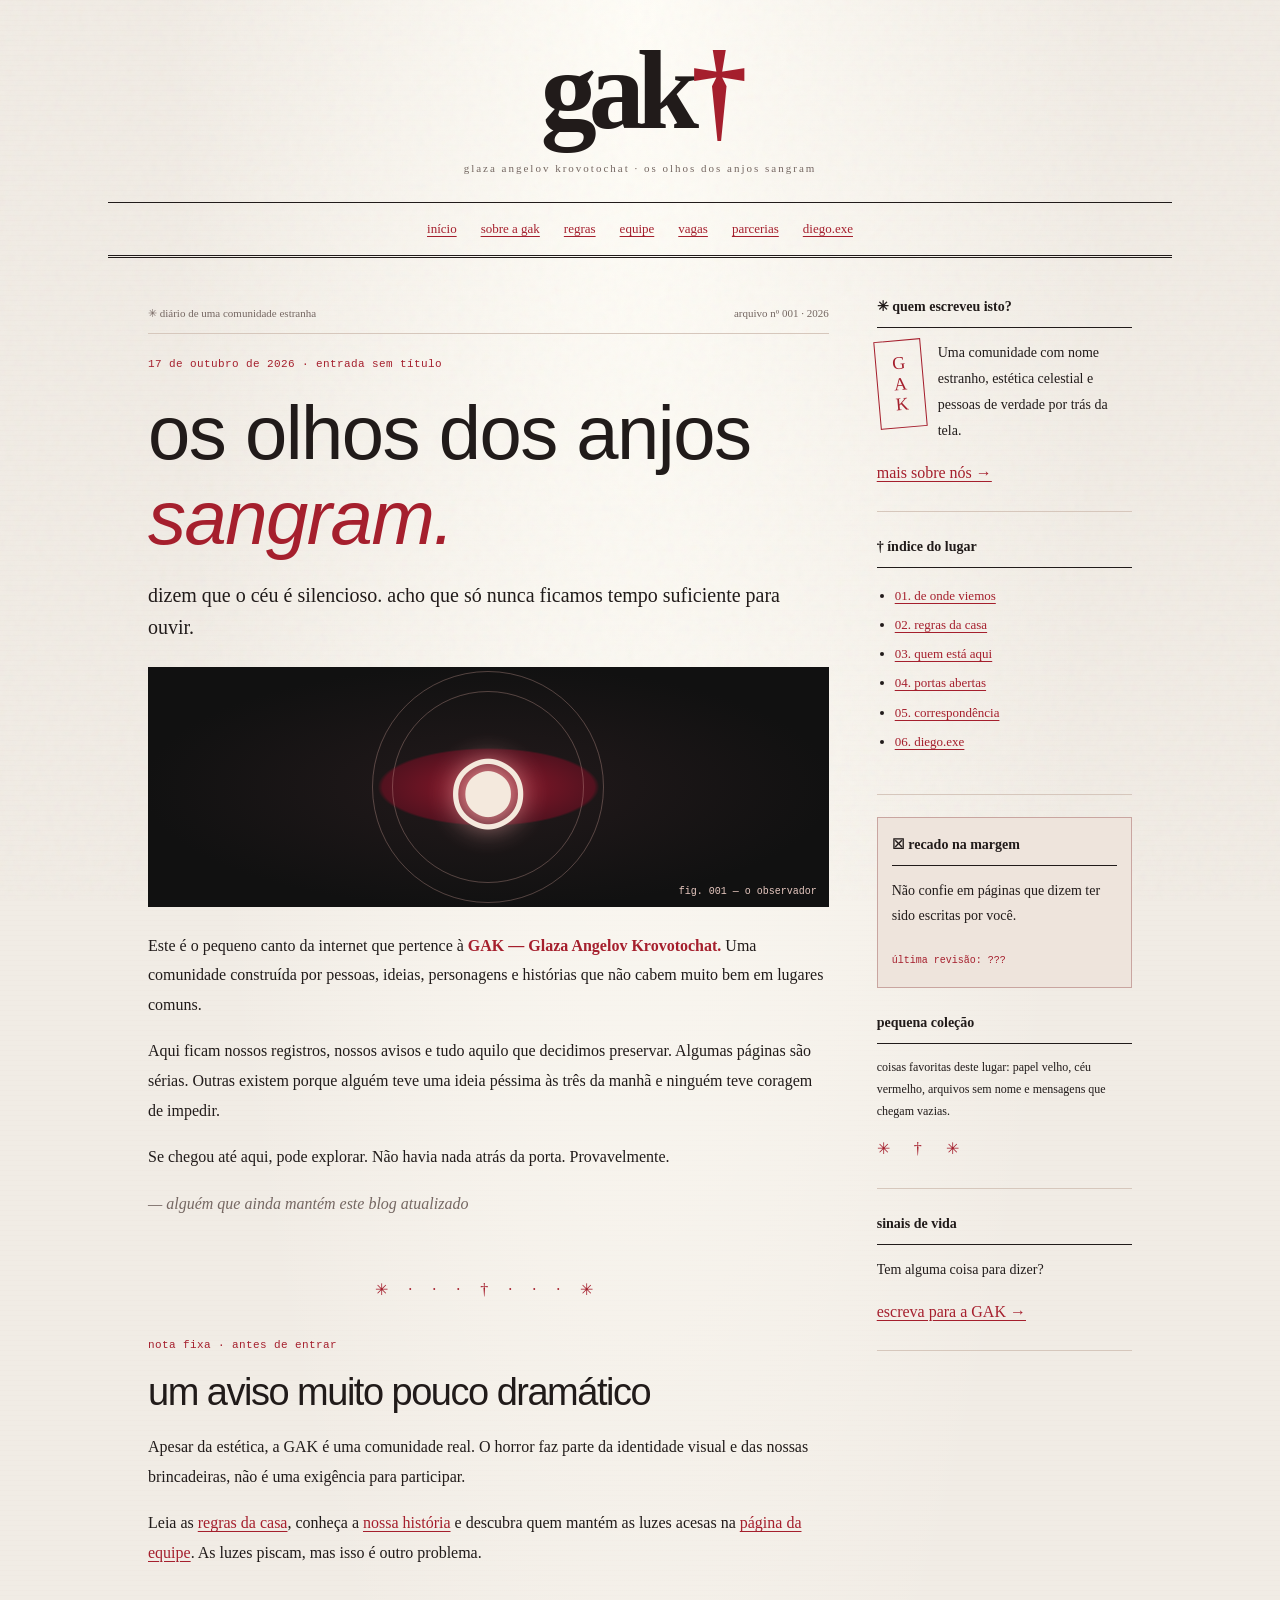
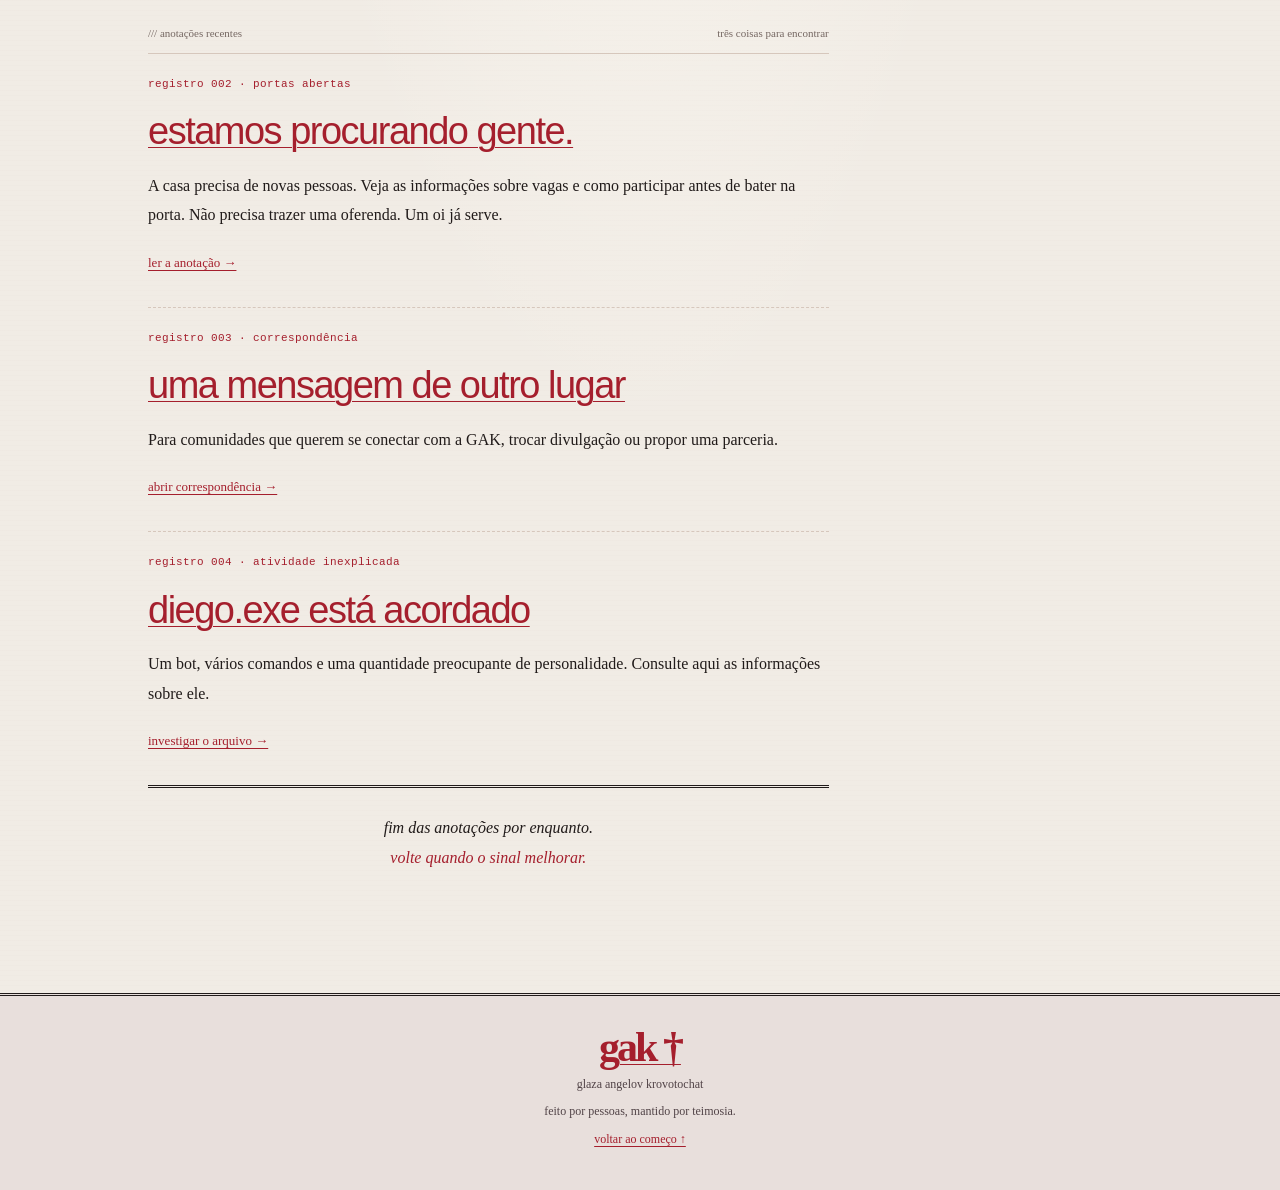
==== commit ea73c520: "Redesign GAK as an analog horror blog" ====
--- a/index.html
+++ b/index.html
@@ -3,219 +3,187 @@
 <head>
   <meta charset="UTF-8">
   <meta name="viewport" content="width=device-width, initial-scale=1">
-  <meta name="theme-color" content="#100e11">
-  <meta name="description" content="GAK — Os Olhos dos Anjos Sangram. Entre por sua conta e risco.">
-  <title>GAK — Os Olhos dos Anjos Sangram</title>
+  <meta name="theme-color" content="#f4f0e8">
+  <meta name="description" content="GAK — Glaza Angelov Krovotochat. Um arquivo pessoal sobre coisas que deveriam permanecer ocultas.">
+  <title>GAK † um pequeno arquivo celestial</title>
   <link rel="stylesheet" href="css/style.css">
   <script src="js/main.js" defer></script>
 </head>
-<body>
-  <div class="noise" aria-hidden="true"></div>
+<body class="blog">
+  <div class="paper-noise" aria-hidden="true"></div>
 
-  <header class="topbar">
-    <a class="brand" href="index.html" aria-label="GAK, página inicial">
-      <span class="brand-mark">†</span>
-      <span>GAK<span class="brand-dot">.</span></span>
-    </a>
-
-    <button class="menu-toggle" type="button"
+  <header class="blog-header">
+    <a class="blog-logo" href="index.html">gak<span>†</span></a>
+    <p class="blog-motto">glaza angelov krovotochat · os olhos dos anjos sangram</p>
+    <button class="menu-toggle blog-menu" type="button"
       aria-expanded="false" aria-controls="main-nav">
-      <span>MENU</span>
-      <span aria-hidden="true">☰</span>
+      <span>índice</span><span aria-hidden="true">☰</span>
     </button>
-
-    <nav id="main-nav" class="navigation" aria-label="Navegação principal">
-      <a href="#manifesto">MANIFESTO</a>
-      <a href="#arquivo">ARQUIVO</a>
-      <a href="#comunidade">COMUNIDADE</a>
-      <a href="#transmissao">TRANSMISSÃO</a>
+    <nav class="blog-nav" id="main-nav" aria-label="Navegação principal">
+      <a href="index.html">início</a>
+      <a href="pages/historia.html">sobre a gak</a>
+      <a href="pages/regras.html">regras</a>
+      <a href="pages/equipe.html">equipe</a>
+      <a href="pages/vagas.html">vagas</a>
+      <a href="pages/parcerias.html">parcerias</a>
+      <a href="pages/diego.html">diego.exe</a>
     </nav>
-    <span class="system-status"><i></i> SINAL INSTÁVEL</span>
   </header>
 
-  <main>
-    <section class="hero" aria-labelledby="hero-title">
-      <div class="hero-side hero-side-left" aria-hidden="true">
-        <span class="side-code">GAK_001</span>
-        <span class="cross">✳</span>
-        <span class="side-note">NÃO DESVIE O OLHAR</span>
+  <main class="blog-layout">
+    <section class="blog-main">
+      <div class="blog-welcome">
+        <span>✳ diário de uma comunidade estranha</span>
+        <span>arquivo nº 001 · 2026</span>
       </div>
 
-      <div class="hero-content">
-        <p class="eyebrow"><span></span> ARQUIVO INDEPENDENTE · EST. 2026</p>
+      <article class="post post-featured">
+        <p class="post-date">17 de outubro de 2026 · entrada sem título</p>
+        <h1>os olhos dos anjos <em>sangram.</em></h1>
+        <p class="post-intro">
+          dizem que o céu é silencioso. acho que só nunca
+          ficamos tempo suficiente para ouvir.
+        </p>
 
-        <div class="halo" aria-hidden="true">
-          <span class="halo-ring"></span>
-          <span class="halo-eye">◉</span>
-          <span class="halo-tear"></span>
+        <div class="post-image post-image-eye" role="img"
+          aria-label="Ilustração abstrata de um olho cercado por anéis">
+          <span class="eye-orbit">◉</span>
+          <span class="eye-caption">fig. 001 — o observador</span>
         </div>
 
-        <p class="pre-title">OS CÉUS NÃO ESTÃO EM SILÊNCIO</p>
-        <h1 id="hero-title">OS OLHOS DOS<br><span>ANJOS SANGRAM</span></h1>
-        <p class="hero-description">
-          Algumas coisas deveriam permanecer escondidas.
-          Esta não é uma delas.
+        <p>
+          Este é o pequeno canto da internet que pertence à
+          <strong>GAK — Glaza Angelov Krovotochat.</strong>
+          Uma comunidade construída por pessoas, ideias,
+          personagens e histórias que não cabem muito bem
+          em lugares comuns.
         </p>
+        <p>
+          Aqui ficam nossos registros, nossos avisos e tudo
+          aquilo que decidimos preservar. Algumas páginas são
+          sérias. Outras existem porque alguém teve uma ideia
+          péssima às três da manhã e ninguém teve coragem de impedir.
+        </p>
+        <p>
+          Se chegou até aqui, pode explorar.
+          <span class="redacted">Não havia nada atrás da porta.</span>
+          Provavelmente.
+        </p>
+        <p class="post-signature">— alguém que ainda mantém este blog atualizado</p>
+      </article>
 
-        <div class="hero-actions">
-          <a class="button button-primary" href="#manifesto">
-            ENTRAR NO ARQUIVO <span>↗</span>
-          </a>
-          <a class="button button-quiet" href="#comunidade">
-            ENCONTRAR A GAK
-          </a>
-        </div>
+      <div class="scribble-divider">✳ · · · † · · · ✳</div>
 
-        <p class="warning">AVISO: NEM TODA MENSAGEM FOI FEITA PARA VOCÊ.</p>
+      <article class="post">
+        <p class="post-date">nota fixa · antes de entrar</p>
+        <h2>um aviso muito pouco dramático</h2>
+        <p>
+          Apesar da estética, a GAK é uma comunidade real.
+          O horror faz parte da identidade visual e das nossas
+          brincadeiras, não é uma exigência para participar.
+        </p>
+        <p>
+          Leia as <a href="pages/regras.html">regras da casa</a>,
+          conheça a <a href="pages/historia.html">nossa história</a>
+          e descubra quem mantém as luzes acesas na
+          <a href="pages/equipe.html">página da equipe</a>.
+          As luzes piscam, mas isso é outro problema.
+        </p>
+      </article>
+
+      <div class="blog-small-heading">
+        <span>/// anotações recentes</span>
+        <span>três coisas para encontrar</span>
       </div>
 
-      <div class="hero-side hero-side-right" aria-hidden="true">
-        <span class="side-code">OBSERVADOR_000</span>
-        <span class="cross">†</span>
-        <span class="side-note">ELE TAMBÉM ESTÁ OLHANDO</span>
-      </div>
+      <article class="post post-note">
+        <p class="post-date">registro 002 · portas abertas</p>
+        <h2><a href="pages/vagas.html">estamos procurando gente.</a></h2>
+        <p>
+          A casa precisa de novas pessoas. Veja as informações
+          sobre vagas e como participar antes de bater na porta.
+          Não precisa trazer uma oferenda. Um oi já serve.
+        </p>
+        <a class="post-link" href="pages/vagas.html">ler a anotação →</a>
+      </article>
 
-      <div class="hero-index" aria-hidden="true">
-        <span>01 / 07</span>
-        <span>O PRIMEIRO CONTATO</span>
-        <span>↓</span>
-      </div>
+      <article class="post post-note">
+        <p class="post-date">registro 003 · correspondência</p>
+        <h2><a href="pages/parcerias.html">uma mensagem de outro lugar</a></h2>
+        <p>
+          Para comunidades que querem se conectar com a GAK,
+          trocar divulgação ou propor uma parceria.
+        </p>
+        <a class="post-link" href="pages/parcerias.html">abrir correspondência →</a>
+      </article>
+
+      <article class="post post-note">
+        <p class="post-date">registro 004 · atividade inexplicada</p>
+        <h2><a href="pages/diego.html">diego.exe está acordado</a></h2>
+        <p>
+          Um bot, vários comandos e uma quantidade preocupante
+          de personalidade. Consulte aqui as informações sobre ele.
+        </p>
+        <a class="post-link" href="pages/diego.html">investigar o arquivo →</a>
+      </article>
+
+      <p class="end-note">
+        fim das anotações por enquanto.<br>
+        <span>volte quando o sinal melhorar.</span>
+      </p>
     </section>
 
-    <section class="manifesto section-wrap" id="manifesto">
-      <div class="section-label">
-        <span>01</span> / MANIFESTO
-      </div>
-      <div class="manifesto-grid">
-        <div>
-          <p class="eyebrow">UMA PRESENÇA DO OUTRO LADO</p>
-          <h2>VOCÊ NÃO<br>CHEGOU AQUI<br><span>POR ACASO.</span></h2>
-        </div>
-        <div class="manifesto-copy">
-          <span class="ornament" aria-hidden="true">✳</span>
-          <p>
-            A GAK é uma comunidade com identidade própria,
-            construída por pessoas que decidiram criar algo
-            que não desaparece no ruído da internet.
-          </p>
-          <p>
-            Por trás dos arquivos, dos símbolos e das mensagens,
-            existe uma comunidade real. As portas estão abertas
-            para quem deseja conhecê-la.
-          </p>
-          <a class="text-link" href="#arquivo">CONTINUE INVESTIGANDO ↗</a>
-        </div>
-      </div>
-    </section>
+    <aside class="blog-sidebar">
+      <section class="sidebar-entry sidebar-about">
+        <p class="sidebar-title">✳ quem escreveu isto?</p>
+        <div class="sidebar-stamp">G<br>A<br>K</div>
+        <p>
+          Uma comunidade com nome estranho, estética celestial
+          e pessoas de verdade por trás da tela.
+        </p>
+        <a href="pages/historia.html">mais sobre nós →</a>
+      </section>
 
-    <section class="archive section-wrap" id="arquivo">
-      <div class="section-heading">
-        <div>
-          <div class="section-label"><span>02</span> / ÍNDICE DE CONTEÚDO</div>
-          <h2>O QUE FOI <span>REGISTRADO</span></h2>
-        </div>
-        <p>SELECIONE UM REGISTRO.<br>ALGUNS AINDA ESTÃO INCOMPLETOS.</p>
-      </div>
+      <section class="sidebar-entry">
+        <p class="sidebar-title">† índice do lugar</p>
+        <ul class="sidebar-links">
+          <li><a href="pages/historia.html">01. de onde viemos</a></li>
+          <li><a href="pages/regras.html">02. regras da casa</a></li>
+          <li><a href="pages/equipe.html">03. quem está aqui</a></li>
+          <li><a href="pages/vagas.html">04. portas abertas</a></li>
+          <li><a href="pages/parcerias.html">05. correspondência</a></li>
+          <li><a href="pages/diego.html">06. diego.exe</a></li>
+        </ul>
+      </section>
 
-      <div class="archive-grid">
-        <a class="archive-card" href="pages/historia.html">
-          <span class="card-number">REG. 001</span>
-          <span class="card-symbol">†</span>
-          <h3>ORIGEM</h3>
-          <p>A história, os ideais e a identidade da GAK.</p>
-          <span class="card-link">ABRIR REGISTRO ↗</span>
-        </a>
-        <a class="archive-card" href="pages/regras.html">
-          <span class="card-number">REG. 002</span>
-          <span class="card-symbol">⌘</span>
-          <h3>PROTOCOLOS</h3>
-          <p>Regras gerais e orientações da comunidade.</p>
-          <span class="card-link">ABRIR REGISTRO ↗</span>
-        </a>
-        <a class="archive-card" href="pages/equipe.html">
-          <span class="card-number">REG. 003</span>
-          <span class="card-symbol">♙</span>
-          <h3>OBSERVADORES</h3>
-          <p>Fundador, administradores e equipe.</p>
-          <span class="card-link">ABRIR REGISTRO ↗</span>
-        </a>
-        <a class="archive-card" href="pages/vagas.html">
-          <span class="card-number">REG. 004</span>
-          <span class="card-symbol">◈</span>
-          <h3>RECRUTAMENTO</h3>
-          <p>Vagas, personagens e instruções para entrar.</p>
-          <span class="card-link">ABRIR REGISTRO ↗</span>
-        </a>
-        <a class="archive-card" href="pages/parcerias.html">
-          <span class="card-number">REG. 005</span>
-          <span class="card-symbol">∞</span>
-          <h3>CONEXÕES</h3>
-          <p>Parcerias, divulgação e projetos aliados.</p>
-          <span class="card-link">ABRIR REGISTRO ↗</span>
-        </a>
-        <a class="archive-card" href="pages/diego.html">
-          <span class="card-number">REG. 006</span>
-          <span class="card-symbol">⌬</span>
-          <h3>SISTEMA DIEGO</h3>
-          <p>O bot, seus recursos e suas atualizações.</p>
-          <span class="card-link">ABRIR REGISTRO ↗</span>
-        </a>
-      </div>
-    </section>
+      <section class="sidebar-entry sidebar-warning">
+        <p class="sidebar-title">☒ recado na margem</p>
+        <p>Não confie em páginas que dizem ter sido escritas por você.</p>
+        <span>última revisão: ???</span>
+      </section>
 
-    <section class="community section-wrap" id="comunidade">
-      <div class="community-panel">
-        <div class="community-mark" aria-hidden="true">GAK<span>†</span></div>
-        <div>
-          <div class="section-label"><span>03</span> / ACESSO À COMUNIDADE</div>
-          <h2>O ARQUIVO É FICTÍCIO.<br><span>A COMUNIDADE É REAL.</span></h2>
-          <p>Conheça os canais oficiais e encontre seu lugar entre nós.</p>
-        </div>
-        <a class="button button-primary" href="#transmissao">
-          LOCALIZAR CANAIS ↗
-        </a>
-      </div>
-    </section>
+      <section class="sidebar-entry">
+        <p class="sidebar-title">pequena coleção</p>
+        <p class="tiny-note">
+          coisas favoritas deste lugar: papel velho, céu vermelho,
+          arquivos sem nome e mensagens que chegam vazias.
+        </p>
+        <div class="sidebar-stars" aria-hidden="true">✳　†　✳</div>
+      </section>
 
-    <section class="transmission section-wrap" id="transmissao">
-      <div class="section-label"><span>04</span> / TRANSMISSÕES OFICIAIS</div>
-      <h2>OUTROS PONTOS <span>DE CONTATO</span></h2>
-      <div class="transmission-grid">
-        <div class="transmission-item">
-          <span>CH. 001</span>
-          <h3>CANAL OFICIAL</h3>
-          <p>Comunicados, novidades e anúncios da GAK.</p>
-          <span class="pending">LINK A CONFIGURAR</span>
-        </div>
-        <div class="transmission-item">
-          <span>CH. 002</span>
-          <h3>REDES SOCIAIS</h3>
-          <p>Acompanhe a presença pública da comunidade.</p>
-          <span class="pending">LINKS A CONFIGURAR</span>
-        </div>
-        <div class="transmission-item">
-          <span>CH. 003</span>
-          <h3>PARCERIAS</h3>
-          <p>Contato para divulgação e alianças.</p>
-          <a href="pages/parcerias.html" class="text-link">CONSULTAR ↗</a>
-        </div>
-      </div>
-    </section>
-
-    <section class="last-signal">
-      <span class="last-signal-mark" aria-hidden="true">◉</span>
-      <p class="eyebrow">FIM DA TRANSMISSÃO</p>
-      <h2>AINDA HÁ ALGO<br><span>OBSERVANDO.</span></h2>
-      <p>VOCÊ PODE FECHAR A PÁGINA.</p>
-      <p class="last-signal-small">ISSO NÃO SIGNIFICA QUE ELA FECHARÁ COM VOCÊ.</p>
-    </section>
+      <section class="sidebar-entry sidebar-contact">
+        <p class="sidebar-title">sinais de vida</p>
+        <p>Tem alguma coisa para dizer?</p>
+        <a href="pages/parcerias.html">escreva para a GAK →</a>
+      </section>
+    </aside>
   </main>
 
-  <footer class="footer">
-    <a class="footer-brand" href="index.html">GAK †</a>
-    <p>OS OLHOS DOS ANJOS SANGRAM</p>
-    <p>© 2026 GAK · TODOS OS REGISTROS SOB CUIDADO DA COMUNIDADE.</p>
-    <a href="#hero-title">VOLTAR AO INÍCIO ↑</a>
+  <footer class="blog-footer">
+    <a class="footer-logo" href="index.html">gak †</a>
+    <p>glaza angelov krovotochat</p>
+    <p>feito por pessoas, mantido por teimosia.</p>
+    <a href="#top" onclick="window.scrollTo({top:0,behavior:'smooth'});return false">voltar ao começo ↑</a>
   </footer>
 </body>
 </html>
--- a/css/style.css
+++ b/css/style.css
@@ -1803,3 +1803,253 @@
     scroll-behavior: auto !important;
   }
 }
+
+/* GAK — diário de horror angelical */
+:root {
+  color-scheme: light;
+  --paper: #f4f0e8;
+  --paper-dark: #e8e0d5;
+  --ink: #211b1a;
+  --muted-ink: #756762;
+  --red: #a51f2d;
+  --thin-line: #d6c7bc;
+}
+
+body.blog {
+  background: var(--paper);
+  color: var(--ink);
+  font-family: Georgia, 'Times New Roman', serif;
+  font-size: 16px;
+  line-height: 1.85;
+  overflow-wrap: break-word;
+}
+
+body.blog::before { display: none; }
+body.blog .noise { display: none; }
+
+.paper-noise {
+  position: fixed;
+  inset: 0;
+  z-index: 5;
+  pointer-events: none;
+  opacity: .12;
+  background-image: url("data:image/svg+xml,%3Csvg viewBox='0 0 160 160' xmlns='http://www.w3.org/2000/svg'%3E%3Cfilter id='n'%3E%3CfeTurbulence type='fractalNoise' baseFrequency='.7' numOctaves='3' stitchTiles='stitch'/%3E%3C/filter%3E%3Crect width='100%25' height='100%25' filter='url(%23n)' opacity='.32'/%3E%3C/svg%3E");
+}
+
+.blog-header, .blog-layout, .blog-footer {
+  position: relative;
+  z-index: 6;
+}
+
+.blog-header {
+  max-width: 1120px;
+  margin: auto;
+  padding: 34px 28px 0;
+  text-align: center;
+}
+
+.blog-logo, .footer-logo {
+  display: inline-block;
+  color: var(--ink);
+  font-size: clamp(64px, 11vw, 112px);
+  font-weight: bold;
+  line-height: 1;
+  letter-spacing: -8px;
+}
+
+.blog-logo span { color: var(--red); }
+
+.blog-motto {
+  margin: 12px 0 24px;
+  color: var(--muted-ink);
+  font-size: 11px;
+  letter-spacing: 2px;
+  text-transform: lowercase;
+}
+
+.blog-nav {
+  display: flex;
+  flex-wrap: wrap;
+  justify-content: center;
+  gap: 8px 24px;
+  padding: 14px 0;
+  border-top: 1px solid var(--ink);
+  border-bottom: 3px double var(--ink);
+}
+
+.blog-nav a, .blog-sidebar a, .post a, .blog-footer a {
+  color: var(--red);
+  text-decoration: underline;
+  text-decoration-thickness: 1px;
+  text-underline-offset: 3px;
+}
+
+.blog-nav a { font-size: 13px; }
+.blog-nav a:hover, .post a:hover, .blog-sidebar a:hover { color: var(--ink); }
+
+.blog-menu { display: none; }
+
+.blog-layout {
+  display: grid;
+  grid-template-columns: minmax(0, 2fr) minmax(210px, .75fr);
+  gap: 48px;
+  max-width: 1040px;
+  margin: 36px auto 80px;
+  padding: 0 28px;
+  align-items: start;
+}
+
+.blog-main { min-width: 0; }
+
+.blog-welcome, .blog-small-heading {
+  display: flex;
+  justify-content: space-between;
+  gap: 12px;
+  flex-wrap: wrap;
+  padding: 9px 0;
+  border-bottom: 1px solid var(--thin-line);
+  color: var(--muted-ink);
+  font-size: 11px;
+}
+
+.post { padding: 22px 0 30px; }
+.post + .post { border-top: 1px dashed var(--thin-line); }
+
+.post-date {
+  margin: 0 0 10px;
+  color: var(--red);
+  font: 11px/1.6 monospace;
+  letter-spacing: .4px;
+}
+
+.post h1, .post h2 {
+  margin: 0 0 18px;
+  font-weight: normal;
+  line-height: 1.12;
+  letter-spacing: -1.5px;
+}
+
+.post h1 { font-size: clamp(42px, 6.5vw, 76px); }
+.post h1 em { color: var(--red); font-weight: normal; }
+.post h2 { font-size: clamp(27px, 4vw, 38px); }
+.post p { margin: 0 0 17px; }
+.post-intro { font-size: 20px; line-height: 1.6; }
+.post strong { color: var(--red); }
+.post-signature { color: var(--muted-ink); font-style: italic; }
+
+.post-image {
+  position: relative;
+  display: grid;
+  place-items: center;
+  min-height: 240px;
+  margin: 24px 0;
+  overflow: hidden;
+  background:
+    radial-gradient(ellipse at center, #8f182b 0, #53121f 22%, #1d1718 23%, #111 72%);
+  color: #f4e9dd;
+}
+
+.post-image::before, .post-image::after {
+  content: "";
+  position: absolute;
+  width: 190px;
+  height: 190px;
+  border: 1px solid #d8a7a055;
+  border-radius: 50%;
+}
+.post-image::after { width: 230px; height: 230px; }
+.eye-orbit { font-size: 92px; line-height: 1; text-shadow: 0 0 25px #e9a2a2; }
+.eye-caption {
+  position: absolute;
+  bottom: 10px;
+  right: 12px;
+  color: #e7c8c0;
+  font: 10px monospace;
+}
+
+.scribble-divider {
+  padding: 10px 0;
+  color: var(--red);
+  text-align: center;
+  letter-spacing: 8px;
+}
+
+.post-link { font-size: 13px; }
+.end-note {
+  padding: 25px 0;
+  border-top: 3px double var(--ink);
+  text-align: center;
+  font-style: italic;
+}
+.end-note span { color: var(--red); }
+
+.blog-sidebar { min-width: 0; }
+.sidebar-entry {
+  padding: 0 0 24px;
+  margin-bottom: 22px;
+  border-bottom: 1px solid var(--thin-line);
+}
+.sidebar-title {
+  margin: 0 0 12px;
+  padding-bottom: 7px;
+  border-bottom: 1px solid var(--ink);
+  font-size: 14px;
+  font-weight: bold;
+}
+.sidebar-entry p { font-size: 14px; }
+.sidebar-stamp {
+  float: left;
+  margin: 0 14px 8px 0;
+  padding: 12px 16px;
+  border: 1px solid var(--red);
+  color: var(--red);
+  font-size: 18px;
+  line-height: 1.15;
+  transform: rotate(-5deg);
+}
+.sidebar-links { padding-left: 18px; }
+.sidebar-links li { margin: 5px 0; font-size: 13px; }
+.sidebar-warning {
+  padding: 14px;
+  border: 1px solid #c9a5a0;
+  background: #eee4dc;
+}
+.sidebar-warning span { color: var(--red); font: 10px monospace; }
+.tiny-note { font-size: 12px !important; }
+.sidebar-stars { color: var(--red); letter-spacing: 4px; }
+.blog-footer {
+  padding: 30px 20px 40px;
+  border-top: 3px double var(--ink);
+  text-align: center;
+  font-size: 12px;
+}
+.footer-logo { font-size: 42px; letter-spacing: -3px; }
+.blog-footer p { margin: 5px 0; }
+
+@media (max-width: 720px) {
+  .blog-header { padding: 26px 18px 0; }
+  .blog-logo { font-size: 76px; }
+  .blog-motto { font-size: 10px; letter-spacing: 1px; }
+  .blog-menu {
+    display: flex;
+    margin: 0 auto 12px;
+    color: var(--ink);
+    border-color: var(--thin-line);
+    font-family: Georgia, serif;
+  }
+  .blog-nav { display: none; gap: 7px 18px; }
+  .blog-nav.is-open { display: flex; }
+  .blog-layout {
+    grid-template-columns: minmax(0, 1fr);
+    gap: 34px;
+    margin-top: 20px;
+    padding: 0 20px;
+  }
+  .blog-sidebar {
+    padding-top: 20px;
+    border-top: 3px double var(--ink);
+  }
+  .post h1 { font-size: clamp(42px, 12vw, 64px); }
+  .post-image { min-height: 200px; }
+  .blog-welcome { font-size: 10px; }
+}
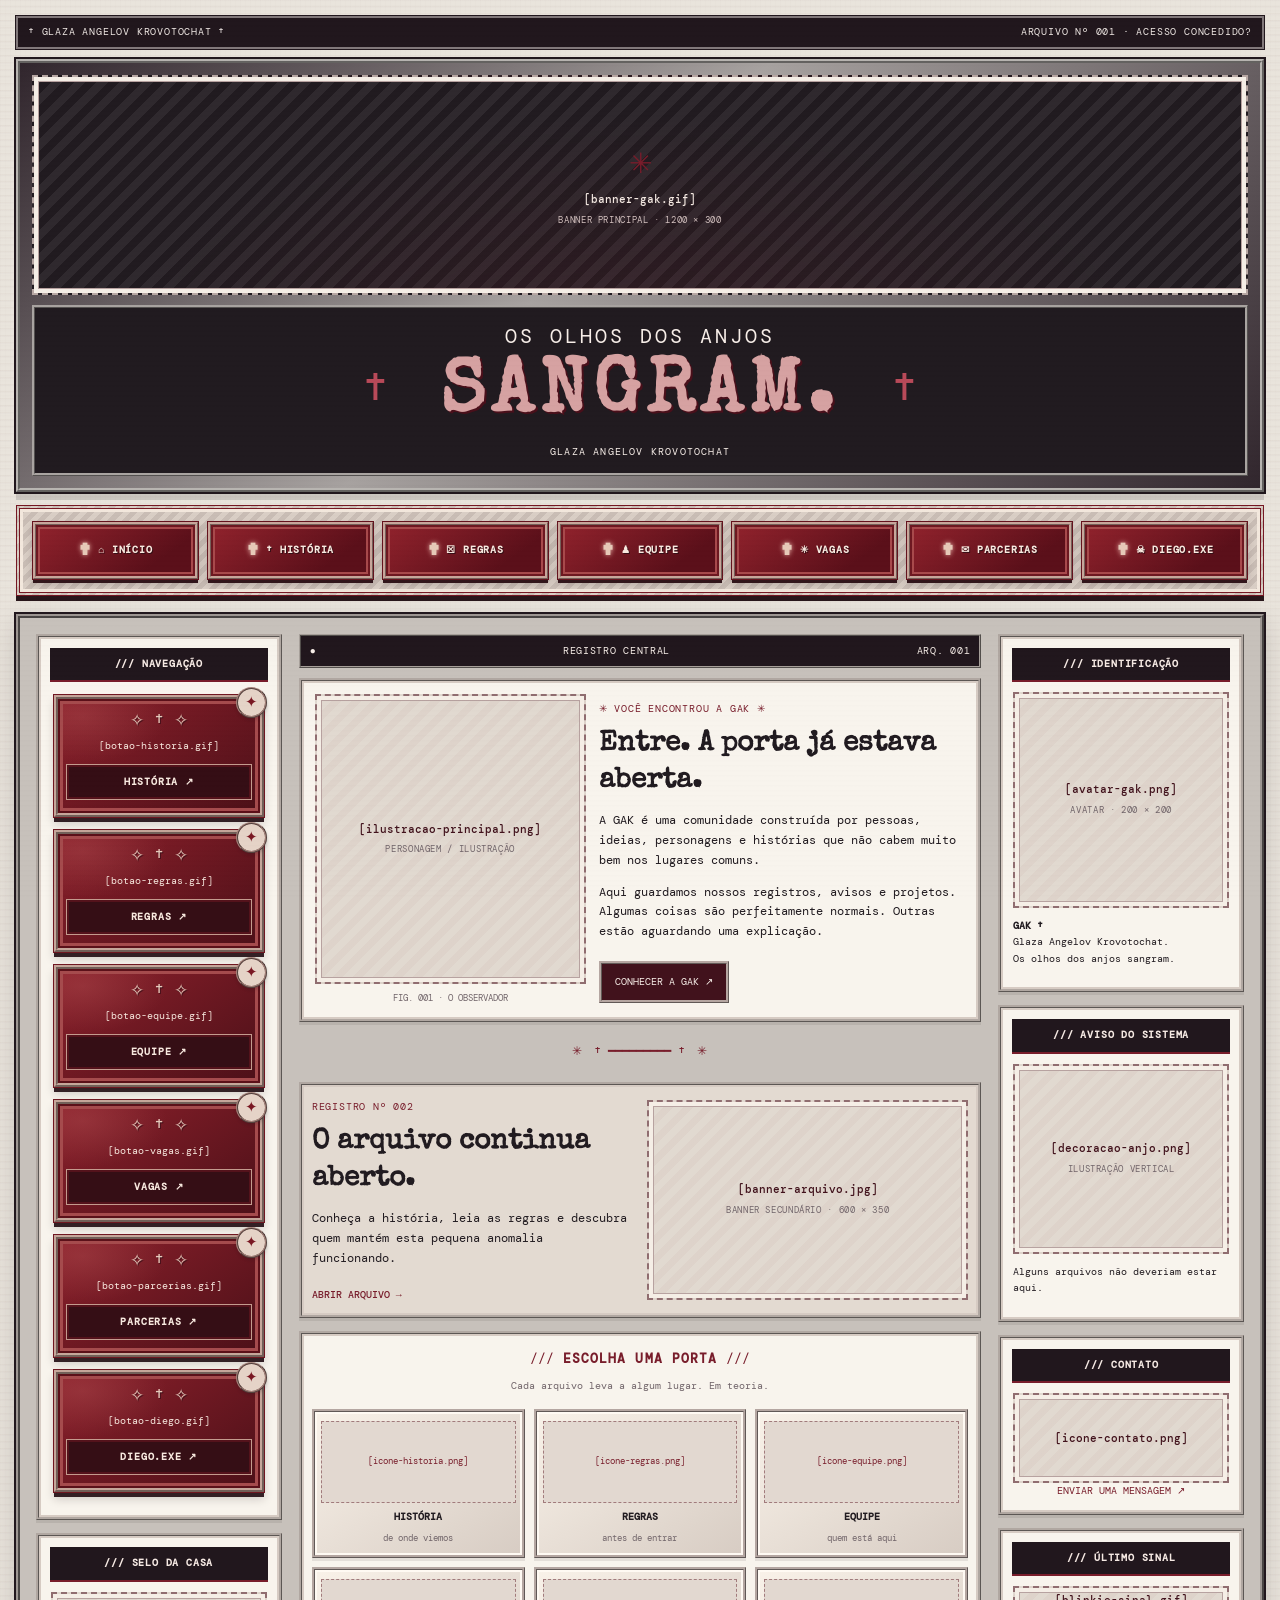
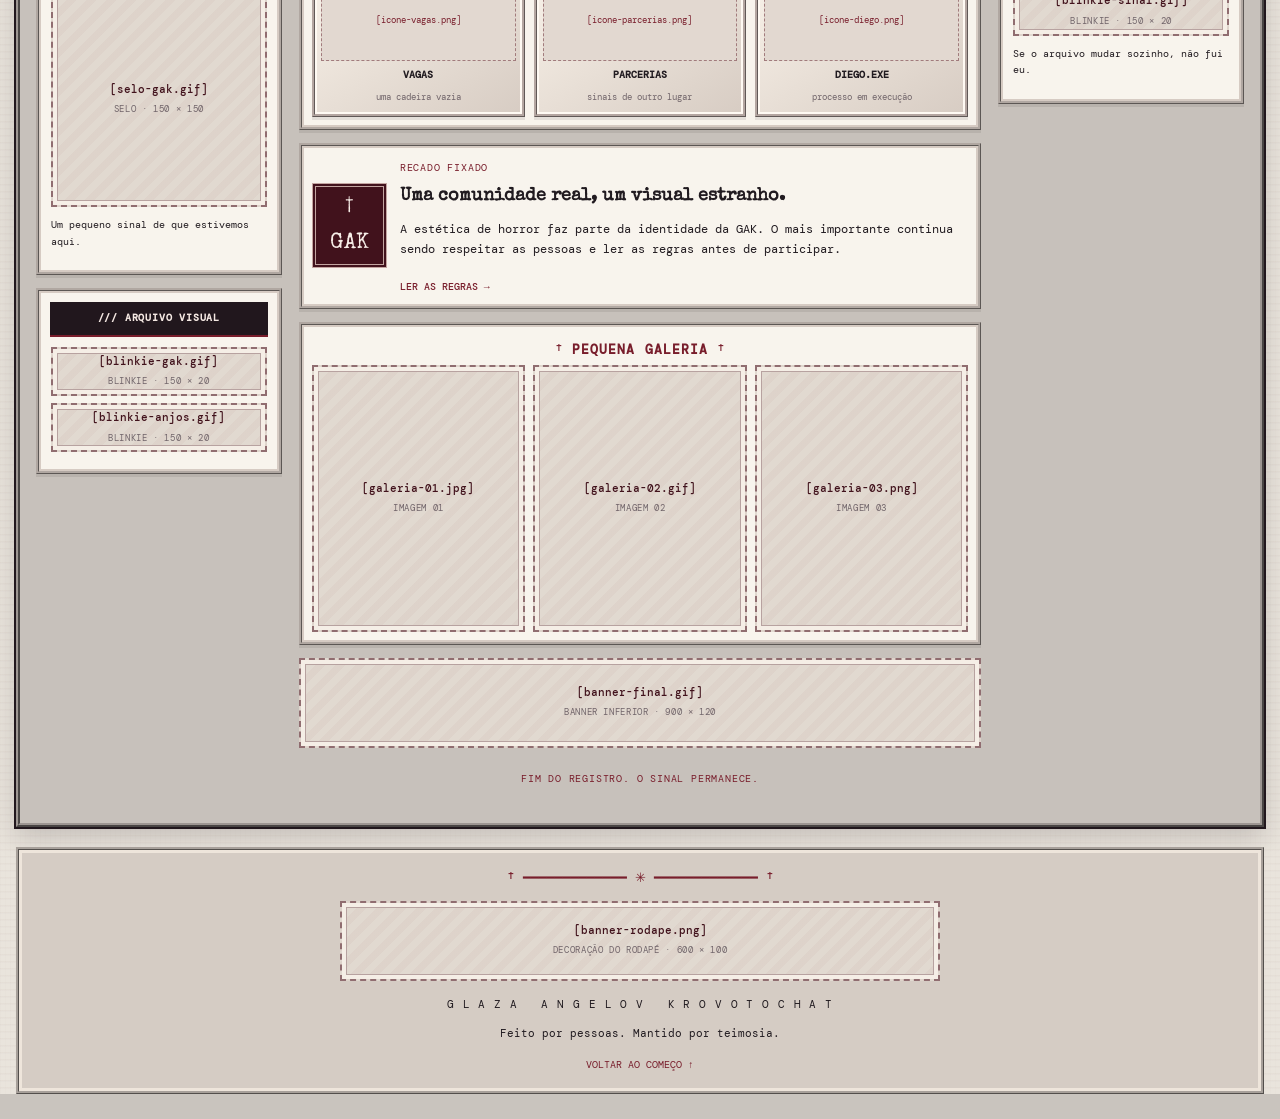
==== commit 000babb2: "Atualiza visual da GAK e página de história" ====
--- a/index.html
+++ b/index.html
@@ -3,187 +3,265 @@
 <head>
   <meta charset="UTF-8">
   <meta name="viewport" content="width=device-width, initial-scale=1">
-  <meta name="theme-color" content="#f4f0e8">
-  <meta name="description" content="GAK — Glaza Angelov Krovotochat. Um arquivo pessoal sobre coisas que deveriam permanecer ocultas.">
-  <title>GAK † um pequeno arquivo celestial</title>
+  <meta name="theme-color" content="#1b171b">
+  <meta name="description" content="GAK — Glaza Angelov Krovotochat. Os olhos dos anjos sangram.">
+  <title>† GAK · arquivo celestial †</title>
   <link rel="stylesheet" href="css/style.css">
   <script src="js/main.js" defer></script>
 </head>
-<body class="blog">
-  <div class="paper-noise" aria-hidden="true"></div>
-
-  <header class="blog-header">
-    <a class="blog-logo" href="index.html">gak<span>†</span></a>
-    <p class="blog-motto">glaza angelov krovotochat · os olhos dos anjos sangram</p>
-    <button class="menu-toggle blog-menu" type="button"
+<body class="gak-site">
+  <div class="site-grain" aria-hidden="true"></div>
+
+  <header class="masthead" id="top">
+    <div class="top-strip">
+      <span>† GLAZA ANGELOV KROVOTOCHAT †</span>
+      <span>ARQUIVO Nº 001 · ACESSO CONCEDIDO?</span>
+    </div>
+
+    <div class="banner-frame">
+      <div class="image-placeholder banner-placeholder">
+        <span class="placeholder-mark">✳</span>
+        <strong>[banner-gak.gif]</strong>
+        <small>BANNER PRINCIPAL · 1200 × 300</small>
+      </div>
+      <div class="banner-title">
+        <span class="banner-symbol">†</span>
+        <div>
+          <p>OS OLHOS DOS ANJOS</p>
+          <h1>SANGRAM.</h1>
+          <span>GLAZA ANGELOV KROVOTOCHAT</span>
+        </div>
+        <span class="banner-symbol">†</span>
+      </div>
+    </div>
+
+    <button class="menu-toggle" type="button"
       aria-expanded="false" aria-controls="main-nav">
-      <span>índice</span><span aria-hidden="true">☰</span>
+      <span>ABRIR ÍNDICE</span><span aria-hidden="true">☷</span>
     </button>
-    <nav class="blog-nav" id="main-nav" aria-label="Navegação principal">
-      <a href="index.html">início</a>
-      <a href="pages/historia.html">sobre a gak</a>
-      <a href="pages/regras.html">regras</a>
-      <a href="pages/equipe.html">equipe</a>
-      <a href="pages/vagas.html">vagas</a>
-      <a href="pages/parcerias.html">parcerias</a>
-      <a href="pages/diego.html">diego.exe</a>
+
+    <nav class="main-nav" id="main-nav" aria-label="Navegação principal">
+      <a href="index.html">⌂ INÍCIO</a>
+      <a href="pages/historia.html">† HISTÓRIA</a>
+      <a href="pages/regras.html">☒ REGRAS</a>
+      <a href="pages/equipe.html">♟ EQUIPE</a>
+      <a href="pages/vagas.html">✳ VAGAS</a>
+      <a href="pages/parcerias.html">✉ PARCERIAS</a>
+      <a href="pages/diego.html">☠ DIEGO.EXE</a>
     </nav>
   </header>
 
-  <main class="blog-layout">
-    <section class="blog-main">
-      <div class="blog-welcome">
-        <span>✳ diário de uma comunidade estranha</span>
-        <span>arquivo nº 001 · 2026</span>
-      </div>
-
-      <article class="post post-featured">
-        <p class="post-date">17 de outubro de 2026 · entrada sem título</p>
-        <h1>os olhos dos anjos <em>sangram.</em></h1>
-        <p class="post-intro">
-          dizem que o céu é silencioso. acho que só nunca
-          ficamos tempo suficiente para ouvir.
+  <main class="machine">
+    <aside class="side-panel left-panel">
+      <section class="panel-box">
+        <h2>/// NAVEGAÇÃO</h2>
+        <a class="side-button" href="pages/historia.html">[botao-historia.gif]<span>HISTÓRIA ↗</span></a>
+        <a class="side-button" href="pages/regras.html">[botao-regras.gif]<span>REGRAS ↗</span></a>
+        <a class="side-button" href="pages/equipe.html">[botao-equipe.gif]<span>EQUIPE ↗</span></a>
+        <a class="side-button" href="pages/vagas.html">[botao-vagas.gif]<span>VAGAS ↗</span></a>
+        <a class="side-button" href="pages/parcerias.html">[botao-parcerias.gif]<span>PARCERIAS ↗</span></a>
+        <a class="side-button" href="pages/diego.html">[botao-diego.gif]<span>DIEGO.EXE ↗</span></a>
+      </section>
+
+      <section class="panel-box">
+        <h2>/// SELO DA CASA</h2>
+        <div class="image-placeholder square-placeholder">
+          <strong>[selo-gak.gif]</strong>
+          <small>SELO · 150 × 150</small>
+        </div>
+        <p class="micro-copy">Um pequeno sinal de que estivemos aqui.</p>
+      </section>
+
+      <section class="panel-box">
+        <h2>/// ARQUIVO VISUAL</h2>
+        <div class="image-placeholder mini-banner">
+          <strong>[blinkie-gak.gif]</strong>
+          <small>BLINKIE · 150 × 20</small>
+        </div>
+        <div class="image-placeholder mini-banner">
+          <strong>[blinkie-anjos.gif]</strong>
+          <small>BLINKIE · 150 × 20</small>
+        </div>
+      </section>
+    </aside>
+
+    <section class="center-panel">
+      <div class="panel-heading">
+        <span>●</span>
+        <span>REGISTRO CENTRAL</span>
+        <span>ARQ. 001</span>
+      </div>
+
+      <section class="welcome-window">
+        <div class="welcome-art">
+          <div class="image-placeholder character-placeholder">
+            <strong>[ilustracao-principal.png]</strong>
+            <small>PERSONAGEM / ILUSTRAÇÃO</small>
+          </div>
+          <span class="art-caption">FIG. 001 · O OBSERVADOR</span>
+        </div>
+
+        <div class="welcome-copy">
+          <span class="eyebrow">✳ VOCÊ ENCONTROU A GAK ✳</span>
+          <h2>Entre. A porta já estava aberta.</h2>
+          <p>
+            A GAK é uma comunidade construída por pessoas,
+            ideias, personagens e histórias que não cabem muito
+            bem nos lugares comuns.
+          </p>
+          <p>
+            Aqui guardamos nossos registros, avisos e projetos.
+            Algumas coisas são perfeitamente normais. Outras
+            estão aguardando uma explicação.
+          </p>
+          <a class="ornate-button" href="pages/historia.html">CONHECER A GAK ↗</a>
+        </div>
+      </section>
+
+      <div class="decorative-rule"><span>✳</span> † ━━━━━━━━━ † <span>✳</span></div>
+
+      <section class="feature-window">
+        <div class="feature-copy">
+          <span class="eyebrow">REGISTRO Nº 002</span>
+          <h2>O arquivo continua aberto.</h2>
+          <p>
+            Conheça a história, leia as regras e descubra quem
+            mantém esta pequena anomalia funcionando.
+          </p>
+          <a class="text-link" href="pages/historia.html">ABRIR ARQUIVO →</a>
+        </div>
+        <div class="image-placeholder feature-art">
+          <strong>[banner-arquivo.jpg]</strong>
+          <small>BANNER SECUNDÁRIO · 600 × 350</small>
+        </div>
+      </section>
+
+      <section class="button-gallery">
+        <div class="section-heading">
+          <span>///</span>
+          <h2>ESCOLHA UMA PORTA</h2>
+          <span>///</span>
+        </div>
+        <p class="section-subtitle">Cada arquivo leva a algum lugar. Em teoria.</p>
+
+        <div class="portal-grid">
+          <a class="portal-button" href="pages/historia.html">
+            <span class="portal-image">[icone-historia.png]</span>
+            <strong>HISTÓRIA</strong><small>de onde viemos</small>
+          </a>
+          <a class="portal-button" href="pages/regras.html">
+            <span class="portal-image">[icone-regras.png]</span>
+            <strong>REGRAS</strong><small>antes de entrar</small>
+          </a>
+          <a class="portal-button" href="pages/equipe.html">
+            <span class="portal-image">[icone-equipe.png]</span>
+            <strong>EQUIPE</strong><small>quem está aqui</small>
+          </a>
+          <a class="portal-button" href="pages/vagas.html">
+            <span class="portal-image">[icone-vagas.png]</span>
+            <strong>VAGAS</strong><small>uma cadeira vazia</small>
+          </a>
+          <a class="portal-button" href="pages/parcerias.html">
+            <span class="portal-image">[icone-parcerias.png]</span>
+            <strong>PARCERIAS</strong><small>sinais de outro lugar</small>
+          </a>
+          <a class="portal-button" href="pages/diego.html">
+            <span class="portal-image">[icone-diego.png]</span>
+            <strong>DIEGO.EXE</strong><small>processo em execução</small>
+          </a>
+        </div>
+      </section>
+
+      <section class="notice-window">
+        <div class="notice-stamp">†<br>GAK</div>
+        <div>
+          <span class="eyebrow">RECADO FIXADO</span>
+          <h2>Uma comunidade real, um visual estranho.</h2>
+          <p>
+            A estética de horror faz parte da identidade da GAK.
+            O mais importante continua sendo respeitar as pessoas
+            e ler as regras antes de participar.
+          </p>
+          <a class="text-link" href="pages/regras.html">LER AS REGRAS →</a>
+        </div>
+      </section>
+
+      <section class="gallery-window">
+        <div class="section-heading">
+          <span>†</span><h2>PEQUENA GALERIA</h2><span>†</span>
+        </div>
+        <div class="gallery-grid">
+          <div class="image-placeholder gallery-image">
+            <strong>[galeria-01.jpg]</strong><small>IMAGEM 01</small>
+          </div>
+          <div class="image-placeholder gallery-image">
+            <strong>[galeria-02.gif]</strong><small>IMAGEM 02</small>
+          </div>
+          <div class="image-placeholder gallery-image">
+            <strong>[galeria-03.png]</strong><small>IMAGEM 03</small>
+          </div>
+        </div>
+      </section>
+
+      <div class="bottom-banner image-placeholder">
+        <strong>[banner-final.gif]</strong>
+        <small>BANNER INFERIOR · 900 × 120</small>
+      </div>
+
+      <p class="end-message">FIM DO REGISTRO. O SINAL PERMANECE.</p>
+    </section>
+
+    <aside class="side-panel right-panel">
+      <section class="panel-box">
+        <h2>/// IDENTIFICAÇÃO</h2>
+        <div class="image-placeholder square-placeholder">
+          <strong>[avatar-gak.png]</strong>
+          <small>AVATAR · 200 × 200</small>
+        </div>
+        <p class="side-description">
+          <strong>GAK †</strong><br>
+          Glaza Angelov Krovotochat.<br>
+          Os olhos dos anjos sangram.
         </p>
-
-        <div class="post-image post-image-eye" role="img"
-          aria-label="Ilustração abstrata de um olho cercado por anéis">
-          <span class="eye-orbit">◉</span>
-          <span class="eye-caption">fig. 001 — o observador</span>
-        </div>
-
-        <p>
-          Este é o pequeno canto da internet que pertence à
-          <strong>GAK — Glaza Angelov Krovotochat.</strong>
-          Uma comunidade construída por pessoas, ideias,
-          personagens e histórias que não cabem muito bem
-          em lugares comuns.
-        </p>
-        <p>
-          Aqui ficam nossos registros, nossos avisos e tudo
-          aquilo que decidimos preservar. Algumas páginas são
-          sérias. Outras existem porque alguém teve uma ideia
-          péssima às três da manhã e ninguém teve coragem de impedir.
-        </p>
-        <p>
-          Se chegou até aqui, pode explorar.
-          <span class="redacted">Não havia nada atrás da porta.</span>
-          Provavelmente.
-        </p>
-        <p class="post-signature">— alguém que ainda mantém este blog atualizado</p>
-      </article>
-
-      <div class="scribble-divider">✳ · · · † · · · ✳</div>
-
-      <article class="post">
-        <p class="post-date">nota fixa · antes de entrar</p>
-        <h2>um aviso muito pouco dramático</h2>
-        <p>
-          Apesar da estética, a GAK é uma comunidade real.
-          O horror faz parte da identidade visual e das nossas
-          brincadeiras, não é uma exigência para participar.
-        </p>
-        <p>
-          Leia as <a href="pages/regras.html">regras da casa</a>,
-          conheça a <a href="pages/historia.html">nossa história</a>
-          e descubra quem mantém as luzes acesas na
-          <a href="pages/equipe.html">página da equipe</a>.
-          As luzes piscam, mas isso é outro problema.
-        </p>
-      </article>
-
-      <div class="blog-small-heading">
-        <span>/// anotações recentes</span>
-        <span>três coisas para encontrar</span>
-      </div>
-
-      <article class="post post-note">
-        <p class="post-date">registro 002 · portas abertas</p>
-        <h2><a href="pages/vagas.html">estamos procurando gente.</a></h2>
-        <p>
-          A casa precisa de novas pessoas. Veja as informações
-          sobre vagas e como participar antes de bater na porta.
-          Não precisa trazer uma oferenda. Um oi já serve.
-        </p>
-        <a class="post-link" href="pages/vagas.html">ler a anotação →</a>
-      </article>
-
-      <article class="post post-note">
-        <p class="post-date">registro 003 · correspondência</p>
-        <h2><a href="pages/parcerias.html">uma mensagem de outro lugar</a></h2>
-        <p>
-          Para comunidades que querem se conectar com a GAK,
-          trocar divulgação ou propor uma parceria.
-        </p>
-        <a class="post-link" href="pages/parcerias.html">abrir correspondência →</a>
-      </article>
-
-      <article class="post post-note">
-        <p class="post-date">registro 004 · atividade inexplicada</p>
-        <h2><a href="pages/diego.html">diego.exe está acordado</a></h2>
-        <p>
-          Um bot, vários comandos e uma quantidade preocupante
-          de personalidade. Consulte aqui as informações sobre ele.
-        </p>
-        <a class="post-link" href="pages/diego.html">investigar o arquivo →</a>
-      </article>
-
-      <p class="end-note">
-        fim das anotações por enquanto.<br>
-        <span>volte quando o sinal melhorar.</span>
-      </p>
-    </section>
-
-    <aside class="blog-sidebar">
-      <section class="sidebar-entry sidebar-about">
-        <p class="sidebar-title">✳ quem escreveu isto?</p>
-        <div class="sidebar-stamp">G<br>A<br>K</div>
-        <p>
-          Uma comunidade com nome estranho, estética celestial
-          e pessoas de verdade por trás da tela.
-        </p>
-        <a href="pages/historia.html">mais sobre nós →</a>
-      </section>
-
-      <section class="sidebar-entry">
-        <p class="sidebar-title">† índice do lugar</p>
-        <ul class="sidebar-links">
-          <li><a href="pages/historia.html">01. de onde viemos</a></li>
-          <li><a href="pages/regras.html">02. regras da casa</a></li>
-          <li><a href="pages/equipe.html">03. quem está aqui</a></li>
-          <li><a href="pages/vagas.html">04. portas abertas</a></li>
-          <li><a href="pages/parcerias.html">05. correspondência</a></li>
-          <li><a href="pages/diego.html">06. diego.exe</a></li>
-        </ul>
-      </section>
-
-      <section class="sidebar-entry sidebar-warning">
-        <p class="sidebar-title">☒ recado na margem</p>
-        <p>Não confie em páginas que dizem ter sido escritas por você.</p>
-        <span>última revisão: ???</span>
-      </section>
-
-      <section class="sidebar-entry">
-        <p class="sidebar-title">pequena coleção</p>
-        <p class="tiny-note">
-          coisas favoritas deste lugar: papel velho, céu vermelho,
-          arquivos sem nome e mensagens que chegam vazias.
-        </p>
-        <div class="sidebar-stars" aria-hidden="true">✳　†　✳</div>
-      </section>
-
-      <section class="sidebar-entry sidebar-contact">
-        <p class="sidebar-title">sinais de vida</p>
-        <p>Tem alguma coisa para dizer?</p>
-        <a href="pages/parcerias.html">escreva para a GAK →</a>
+      </section>
+
+      <section class="panel-box">
+        <h2>/// AVISO DO SISTEMA</h2>
+        <div class="image-placeholder vertical-placeholder">
+          <strong>[decoracao-anjo.png]</strong>
+          <small>ILUSTRAÇÃO VERTICAL</small>
+        </div>
+        <p class="micro-copy">Alguns arquivos não deveriam estar aqui.</p>
+      </section>
+
+      <section class="panel-box">
+        <h2>/// CONTATO</h2>
+        <div class="image-placeholder icon-placeholder">
+          <strong>[icone-contato.png]</strong>
+        </div>
+        <a class="side-text-link" href="pages/parcerias.html">ENVIAR UMA MENSAGEM ↗</a>
+      </section>
+
+      <section class="panel-box">
+        <h2>/// ÚLTIMO SINAL</h2>
+        <div class="image-placeholder mini-banner">
+          <strong>[blinkie-sinal.gif]</strong>
+          <small>BLINKIE · 150 × 20</small>
+        </div>
+        <p class="micro-copy">Se o arquivo mudar sozinho, não fui eu.</p>
       </section>
     </aside>
   </main>
 
-  <footer class="blog-footer">
-    <a class="footer-logo" href="index.html">gak †</a>
-    <p>glaza angelov krovotochat</p>
-    <p>feito por pessoas, mantido por teimosia.</p>
-    <a href="#top" onclick="window.scrollTo({top:0,behavior:'smooth'});return false">voltar ao começo ↑</a>
+  <footer class="site-footer">
+    <div class="footer-ornament">† ━━━━━━━━━━━━━ ✳ ━━━━━━━━━━━━━ †</div>
+    <div class="image-placeholder footer-banner">
+      <strong>[banner-rodape.png]</strong>
+      <small>DECORAÇÃO DO RODAPÉ · 600 × 100</small>
+    </div>
+    <p class="footer-title">G L A Z A &nbsp; A N G E L O V &nbsp; K R O V O T O C H A T</p>
+    <p>Feito por pessoas. Mantido por teimosia.</p>
+    <a href="#top">VOLTAR AO COMEÇO ↑</a>
   </footer>
 </body>
 </html>
--- a/css/style.css
+++ b/css/style.css
@@ -1,2055 +1,671 @@
-@import url('https://fonts.googleapis.com/css2?family=Barlow+Condensed:wght@400;500;600;700;800&family=IBM+Plex+Mono:wght@400;500;600&display=swap');
+@import url('https://fonts.googleapis.com/css2?family=DM+Mono:wght@400;500&family=Special+Elite&display=swap');
 
 :root {
-  color-scheme: dark;
-  --bg: #100e11;
-  --panel: #181519;
-  --panel-light: #211a20;
-  --text: #e8e0dc;
-  --muted: #a69a9d;
-  --blood: #b32239;
-  --blood-light: #e04a59;
-  --line: #493038;
-  --max: 1180px;
-}
-
-* {
-  box-sizing: border-box;
-}
+  color-scheme: light;
+  --paper: #e9e4dc;
+  --paper-light: #f8f4ed;
+  --ink: #211b20;
+  --muted: #71656a;
+  --red: #781d2b;
+  --red-dark: #41121c;
+  --line: #8d7778;
+  --metal: #b8b5b1;
+  --shadow: #21171d;
+  --mono: "DM Mono", monospace;
+  --typewriter: "Special Elite", Georgia, serif;
+}
+
+* { box-sizing: border-box; }
 
 html {
   scroll-behavior: smooth;
-  scroll-padding-top: 90px;
-}
-
-body {
+  background: #c9c4be;
+}
+
+body.gak-site {
   margin: 0;
+  min-width: 0;
+  overflow-x: hidden;
+  color: var(--ink);
   background:
-    radial-gradient(ellipse at 50% 8%, #35151e 0, transparent 42%),
-    var(--bg);
-  color: var(--text);
-  font-family: 'IBM Plex Mono', monospace;
-  font-size: 14px;
-  line-height: 1.8;
-  overflow-wrap: anywhere;
-}
-
-body::before {
-  content: "";
+    repeating-linear-gradient(0deg, transparent 0 5px, #5c343008 6px 7px),
+    repeating-linear-gradient(90deg, #8d777806 0 1px, transparent 1px 5px),
+    var(--paper);
+  font-family: var(--mono);
+  font-size: 13px;
+  line-height: 1.65;
+}
+
+a { color: var(--red); text-decoration: none; }
+a:hover { color: #b32237; }
+button { font: inherit; }
+
+.site-grain {
   position: fixed;
   inset: 0;
+  pointer-events: none;
   z-index: 10;
-  pointer-events: none;
   opacity: .12;
-  background: repeating-linear-gradient(
-    to bottom,
-    transparent 0,
-    transparent 3px,
-    #000 4px,
-    transparent 5px
+  background-image: repeating-linear-gradient(
+    0deg, transparent 0 3px, #21171d12 4px 5px
   );
 }
 
-a {
-  color: inherit;
-  text-decoration: none;
-}
-
-button,
-a {
-  -webkit-tap-highlight-color: transparent;
-}
-
-a:focus-visible,
-button:focus-visible {
-  outline: 2px solid var(--blood-light);
-  outline-offset: 5px;
-}
-
-::selection {
-  background: var(--blood);
-  color: white;
-}
-
-.noise {
-  position: fixed;
-  inset: 0;
-  z-index: 9;
-  pointer-events: none;
-  opacity: .07;
-  background-image: url("data:image/svg+xml,%3Csvg viewBox='0 0 180 180' xmlns='http://www.w3.org/2000/svg'%3E%3Cfilter id='n'%3E%3CfeTurbulence type='fractalNoise' baseFrequency='.9' numOctaves='3' stitchTiles='stitch'/%3E%3C/filter%3E%3Crect width='100%25' height='100%25' filter='url(%23n)' opacity='.7'/%3E%3C/svg%3E");
-}
-
-.topbar {
-  position: relative;
-  z-index: 20;
-  width: 100%;
-  min-height: 76px;
-  padding: 16px max(5%, calc((100% - var(--max)) / 2));
-  display: flex;
-  align-items: center;
-  justify-content: space-between;
-  gap: 28px;
-  border-bottom: 1px solid var(--line);
-  background: #100e11ed;
-}
-
-.brand,
-.footer-brand {
-  display: inline-flex;
-  align-items: center;
-  gap: 10px;
-  font-family: 'Barlow Condensed', sans-serif;
-  font-size: 30px;
-  font-weight: 800;
-  letter-spacing: 4px;
-}
-
-.brand-mark {
-  color: var(--blood-light);
-  font-size: 34px;
-}
-
-.brand-dot {
-  color: var(--blood-light);
-}
-
-.navigation {
-  display: flex;
-  align-items: center;
-  justify-content: center;
-  gap: clamp(12px, 2.2vw, 30px);
-}
-
-.navigation a,
-.system-status {
-  font-size: 10px;
-  letter-spacing: 1px;
-}
-
-.navigation a {
-  color: var(--muted);
-  transition: color .2s;
-}
-
-.navigation a:hover,
-.text-link:hover {
-  color: var(--blood-light);
-}
-
-.system-status {
-  display: flex;
-  align-items: center;
-  gap: 8px;
-  color: var(--blood-light);
-  white-space: nowrap;
-}
-
-.system-status i,
-.eyebrow span {
-  display: inline-block;
-  width: 7px;
-  height: 7px;
-  border-radius: 50%;
-  background: var(--blood-light);
-  box-shadow: 0 0 12px #d92749;
-}
-
-.menu-toggle {
-  display: none;
-  background: transparent;
-  border: 1px solid var(--line);
-  color: var(--text);
-  padding: 10px 12px;
-  font: inherit;
-  font-size: 11px;
-  gap: 12px;
-  align-items: center;
-  cursor: pointer;
-}
-
-.hero {
-  position: relative;
-  min-height: min(820px, calc(100svh - 76px));
-  padding: 70px 8% 95px;
-  display: grid;
-  grid-template-columns: minmax(0, 1fr) minmax(0, 3fr) minmax(0, 1fr);
-  align-items: center;
-  border-bottom: 1px solid var(--line);
-  overflow: hidden;
-  background:
-    radial-gradient(ellipse at center 38%, #50172455 0, transparent 50%),
-    linear-gradient(180deg, #100e11 0%, #171015 60%, #100e11 100%);
-}
-
-.hero::before,
-.hero::after {
-  content: "";
-  position: absolute;
-  left: 50%;
-  width: min(66vw, 660px);
-  aspect-ratio: 1;
-  border: 1px solid #7d394344;
-  border-radius: 50%;
-  transform: translateX(-50%);
-  pointer-events: none;
-}
-
-.hero::before {
-  top: 9%;
-}
-
-.hero::after {
-  top: 14%;
-  width: min(56vw, 560px);
-}
-
-.hero-side {
-  position: relative;
-  z-index: 1;
-  display: flex;
-  flex-direction: column;
-  align-items: center;
-  gap: 30px;
-  color: var(--muted);
-  font-size: 9px;
-  letter-spacing: 2px;
-  writing-mode: vertical-rl;
-}
-
-.hero-side-left {
-  transform: rotate(180deg);
-}
-
-.cross {
-  color: var(--blood-light);
-  font-size: 32px;
-}
-
-.hero-content {
-  position: relative;
-  z-index: 2;
-  text-align: center;
-  min-width: 0;
-}
-
-.eyebrow {
-  display: flex;
-  align-items: center;
-  justify-content: center;
-  gap: 12px;
-  color: #c7aeb2;
-  font-size: 10px;
-  letter-spacing: 2px;
-}
-
-.halo {
-  position: relative;
-  width: clamp(90px, 12vw, 145px);
-  aspect-ratio: 1;
-  margin: 35px auto 25px;
-  display: grid;
-  place-items: center;
-  border: 1px solid #a33c50;
-  border-radius: 50%;
-  background: radial-gradient(circle, #541824 0, #1a1117 60%, transparent 72%);
-  box-shadow: 0 0 60px #a91e3524, inset 0 0 30px #a91e351f;
-}
-
-.halo-ring {
-  position: absolute;
-  inset: 10%;
-  border: 1px dashed #bc5665;
-  border-radius: 50%;
-  animation: halo-turn 35s linear infinite;
-}
-
-.halo-eye {
-  font-size: clamp(44px, 7vw, 72px);
-  color: var(--blood-light);
-  text-shadow: 0 0 25px #e02e4d99;
-  font-family: serif;
-}
-
-.halo-tear {
-  position: absolute;
-  bottom: 3%;
-  width: 4px;
-  height: 23px;
-  border-radius: 0 0 80% 80%;
-  background: var(--blood);
-  box-shadow: 0 0 12px #d32240;
-}
-
-@keyframes halo-turn {
-  to { transform: rotate(360deg); }
-}
-
-.pre-title {
-  margin: 0 0 14px;
-  color: #c9aeb4;
-  font-size: 10px;
-  letter-spacing: 3px;
-}
-
-h1,
-h2,
-h3,
-p {
-  margin-top: 0;
-}
-
-h1,
-h2,
-h3 {
-  font-family: 'Barlow Condensed', Impact, sans-serif;
-  line-height: 1.04;
-}
-
-h1 {
-  margin-bottom: 24px;
-  font-size: clamp(38px, 7.3vw, 86px);
-  font-weight: 800;
-  letter-spacing: -1px;
-}
-
-h1 span,
-h2 span {
-  color: var(--blood-light);
-}
-
-.hero-description {
-  max-width: 460px;
-  margin: 0 auto 30px;
-  color: #c1b3b5;
-  font-size: 12px;
-}
-
-.hero-actions {
-  display: flex;
-  flex-wrap: wrap;
-  align-items: center;
-  justify-content: center;
-  gap: 12px;
-}
-
-.button {
-  min-height: 48px;
-  padding: 13px 20px;
-  display: inline-flex;
-  align-items: center;
-  justify-content: center;
-  gap: 18px;
-  font-size: 10px;
-  letter-spacing: 1px;
-  transition: background .2s, border-color .2s, transform .2s;
-}
-
-.button:hover {
-  transform: translateY(-2px);
-}
-
-.button-primary {
-  border: 1px solid var(--blood);
-  background: var(--blood);
-  color: white;
-}
-
-.button-primary:hover {
-  background: #d12c47;
-}
-
-.button-quiet {
-  border: 1px solid #62404a;
-  background: #151116;
-}
-
-.button-quiet:hover {
-  border-color: var(--blood-light);
-}
-
-.warning {
-  margin: 30px 0 0;
-  color: #8e777e;
-  font-size: 9px;
-  letter-spacing: 1px;
-}
-
-.hero-index {
-  position: absolute;
-  bottom: 20px;
-  left: 5%;
-  right: 5%;
-  display: flex;
-  justify-content: space-between;
-  gap: 12px;
-  color: #8c747c;
-  font-size: 9px;
-  letter-spacing: 1px;
-}
-
-.section-wrap {
-  width: min(var(--max), 100%);
+.masthead, .machine, .site-footer {
+  width: min(1380px, calc(100% - 32px));
   margin-inline: auto;
-  padding: 100px 34px;
-}
-
-.section-label {
-  color: #a88b92;
-  font-size: 10px;
-  letter-spacing: 2px;
-}
-
-.section-label span {
-  color: var(--blood-light);
-}
-
-.manifesto {
-  border-bottom: 1px solid var(--line);
-}
-
-.manifesto-grid {
-  display: grid;
-  grid-template-columns: 1.1fr .9fr;
-  gap: 70px;
-  align-items: center;
-  margin-top: 45px;
-}
-
-.manifesto h2,
-.section-heading h2,
-.community h2,
-.transmission h2,
-.last-signal h2 {
-  margin: 20px 0;
-  font-size: clamp(38px, 6vw, 70px);
-  font-weight: 800;
-}
-
-.manifesto-copy {
-  padding-left: 28px;
-  border-left: 1px solid var(--line);
-  color: #b9abad;
-  font-size: 12px;
-}
-
-.ornament {
-  color: var(--blood-light);
-  font-size: 32px;
-}
-
-.text-link {
-  display: inline-block;
-  margin-top: 15px;
-  color: #e5a4ad;
-  font-size: 10px;
-  letter-spacing: 1px;
-}
-
-.archive {
-  border-bottom: 1px solid var(--line);
-}
-
-.section-heading {
-  display: flex;
-  align-items: end;
-  justify-content: space-between;
-  gap: 24px;
-  margin-bottom: 40px;
-}
-
-.section-heading h2,
-.transmission h2 {
-  margin-bottom: 0;
-}
-
-.section-heading > p {
-  color: #a18c92;
-  font-size: 9px;
-  text-align: right;
-}
-
-.archive-grid {
-  display: grid;
-  grid-template-columns: repeat(3, minmax(0, 1fr));
-  gap: 14px;
-}
-
-.archive-card {
-  position: relative;
-  min-width: 0;
-  min-height: 255px;
-  padding: 24px;
-  display: flex;
-  flex-direction: column;
-  align-items: flex-start;
-  border: 1px solid #392830;
-  background: linear-gradient(145deg, #1d171c, #131014);
-  transition: border-color .2s, background .2s, transform .2s;
-}
-
-.archive-card:hover {
-  transform: translateY(-4px);
-  border-color: #a63a50;
-  background: linear-gradient(145deg, #2b171f, #151116);
-}
-
-.card-number,
-.transmission-item > span:first-child {
-  color: #9e7b85;
-  font-size: 9px;
-  letter-spacing: 1px;
-}
-
-.card-symbol {
-  margin: 17px 0 10px;
-  color: var(--blood-light);
-  font-size: 30px;
-}
-
-.archive-card h3,
-.transmission-item h3 {
-  margin-bottom: 10px;
-  font-size: 25px;
-  letter-spacing: 1px;
-}
-
-.archive-card p,
-.transmission-item p {
-  color: #b2a3a7;
-  font-size: 11px;
-}
-
-.card-link {
-  margin-top: auto;
-  padding-top: 18px;
-  color: #e5a4ad;
-  font-size: 9px;
-  letter-spacing: 1px;
-}
-
-.community-panel {
-  display: grid;
-  grid-template-columns: auto minmax(0, 1fr) auto;
-  align-items: center;
-  gap: 28px;
-  padding: 36px;
-  border: 1px solid #63303e;
-  background:
-    radial-gradient(ellipse at 0 50%, #65203244, transparent 65%),
-    #181217;
-}
-
-.community-mark {
-  color: #eee0df;
-  font-family: 'Barlow Condensed', sans-serif;
-  font-size: 42px;
-  font-weight: 800;
-  letter-spacing: 3px;
-}
-
-.community-mark span {
-  color: var(--blood-light);
-}
-
-.community h2 {
-  font-size: clamp(25px, 3vw, 39px);
-}
-
-.community p {
-  margin-bottom: 0;
-  color: #b6a5a9;
-  font-size: 11px;
-}
-
-.transmission {
-  border-top: 1px solid var(--line);
-}
-
-.transmission h2 {
-  margin-bottom: 35px;
-}
-
-.transmission-grid {
-  display: grid;
-  grid-template-columns: repeat(3, minmax(0, 1fr));
-  gap: 30px;
-}
-
-.transmission-item {
-  padding: 24px 0;
-  border-top: 1px solid #69404a;
-}
-
-.transmission-item h3 {
-  margin-top: 20px;
-}
-
-.pending {
-  color: #b98b93;
-  font-size: 9px;
-  letter-spacing: 1px;
-}
-
-.last-signal {
-  padding: 100px 24px;
-  text-align: center;
-  border-top: 1px solid var(--line);
-  background: radial-gradient(ellipse at center, #4a1421 0, #1a1117 42%, var(--bg) 75%);
-}
-
-.last-signal-mark {
-  display: block;
-  margin-bottom: 20px;
-  color: var(--blood-light);
-  font-size: 40px;
-  text-shadow: 0 0 30px #b32239;
-}
-
-.last-signal h2 {
-  font-size: clamp(38px, 6vw, 68px);
-}
-
-.last-signal > p:not(.eyebrow) {
-  color: #bca9ae;
-  font-size: 10px;
-  letter-spacing: 2px;
-}
-
-.last-signal-small {
-  color: #826a72 !important;
-  font-size: 9px !important;
-}
-
-.footer {
-  padding: 30px 5%;
-  display: flex;
-  flex-wrap: wrap;
-  align-items: center;
-  justify-content: space-between;
-  gap: 15px 25px;
-  border-top: 1px solid var(--line);
-  background: #0c0a0d;
-}
-
-.footer-brand {
-  font-size: 22px;
-}
-
-.footer p,
-.footer > a:last-child {
-  margin: 0;
-  color: #907e83;
-  font-size: 9px;
-  letter-spacing: .7px;
-}
-
-@media (min-width: 1500px) {
-  :root {
-    --max: 1280px;
-  }
-
-  .hero {
-    min-height: 850px;
-  }
-}
-
-@media (max-width: 1000px) {
-  .topbar {
-    flex-wrap: wrap;
-    gap: 15px;
-  }
-
-  .navigation {
-    order: 3;
-    width: 100%;
-    justify-content: flex-start;
-    flex-wrap: wrap;
-  }
-
-  .system-status {
-    margin-left: auto;
-  }
-
-  .hero {
-    padding-inline: 4%;
-  }
-
-  .hero-side {
-    font-size: 8px;
-  }
-
-  .manifesto-grid {
-    gap: 35px;
-  }
-
-  .community-panel {
-    grid-template-columns: auto minmax(0, 1fr);
-  }
-
-  .community-panel > .button {
-    grid-column: 2;
-    justify-self: start;
-  }
-}
-
-@media (max-width: 650px) {
-  html {
-    scroll-padding-top: 70px;
-  }
-
-  body {
-    font-size: 13px;
-  }
-
-  .topbar {
-    min-height: 66px;
-    padding: 12px 18px;
-    gap: 12px;
-  }
-
-  .brand {
-    font-size: 26px;
-  }
-
-  .menu-toggle {
-    display: inline-flex;
-    margin-left: auto;
-  }
-
-  .system-status {
-    display: none;
-  }
-
-  .navigation {
-    display: none;
-    order: 4;
-    width: 100%;
-    padding: 12px 0 5px;
-    flex-direction: column;
-    align-items: stretch;
-    gap: 0;
-  }
-
-  .navigation.is-open {
-    display: flex;
-  }
-
-  .navigation a {
-    padding: 12px 5px;
-    border-top: 1px solid #35232b;
-  }
-
-  .hero {
-    min-height: 700px;
-    min-height: max(680px, calc(100svh - 66px));
-    padding: 55px 20px 80px;
-    grid-template-columns: 1fr;
-  }
-
-  .hero::before {
-    top: 13%;
-    width: 95vw;
-  }
-
-  .hero::after {
-    top: 18%;
-    width: 78vw;
-  }
-
-  .hero-side {
-    display: none;
-  }
-
-  .hero-content {
-    width: 100%;
-  }
-
-  .eyebrow {
-    font-size: 9px;
-    letter-spacing: 1px;
-  }
-
-  .halo {
-    margin-top: 30px;
-  }
-
-  h1 {
-    font-size: clamp(38px, 10.4vw, 58px);
-    letter-spacing: -.5px;
-  }
-
-  .pre-title {
-    font-size: 9px;
-    letter-spacing: 1.5px;
-  }
-
-  .hero-description {
-    max-width: 310px;
-    font-size: 11px;
-  }
-
-  .hero-actions {
-    flex-direction: column;
-    align-items: stretch;
-    max-width: 310px;
-    margin-inline: auto;
-  }
-
-  .button {
-    width: 100%;
-    min-height: 48px;
-  }
-
-  .warning {
-    max-width: 290px;
-    margin-inline: auto;
-    font-size: 8px;
-  }
-
-  .hero-index {
-    left: 20px;
-    right: 20px;
-    font-size: 8px;
-  }
-
-  .hero-index span:nth-child(2) {
-    text-align: center;
-  }
-
-  .section-wrap {
-    padding: 70px 21px;
-  }
-
-  .manifesto-grid {
-    grid-template-columns: 1fr;
-    gap: 24px;
-    margin-top: 30px;
-  }
-
-  .manifesto h2,
-  .section-heading h2,
-  .community h2,
-  .transmission h2,
-  .last-signal h2 {
-    font-size: clamp(35px, 10vw, 50px);
-  }
-
-  .manifesto-copy {
-    padding-left: 18px;
-  }
-
-  .section-heading {
-    display: block;
-  }
-
-  .section-heading > p {
-    margin-top: 20px;
-    text-align: left;
-  }
-
-  .archive-grid {
-    grid-template-columns: 1fr;
-    gap: 12px;
-  }
-
-  .archive-card {
-    min-height: 215px;
-    padding: 22px;
-  }
-
-  .community-panel {
-    grid-template-columns: 1fr;
-    gap: 18px;
-    padding: 24px 20px;
-  }
-
-  .community-mark {
-    font-size: 34px;
-  }
-
-  .community-panel > .button {
-    grid-column: auto;
-    width: 100%;
-  }
-
-  .transmission-grid {
-    grid-template-columns: 1fr;
-    gap: 10px;
-  }
-
-  .transmission-item {
-    padding: 22px 0;
-  }
-
-  .last-signal {
-    padding: 75px 20px;
-  }
-
-  .last-signal > p:not(.eyebrow) {
-    font-size: 9px;
-    letter-spacing: 1px;
-  }
-
-  .footer {
-    flex-direction: column;
-    align-items: flex-start;
-    padding: 28px 21px;
-  }
-
-  .footer p {
-    line-height: 1.8;
-  }
-}
-
-@media (prefers-reduced-motion: reduce) {
-  *,
-  *::before,
-  *::after {
-    scroll-behavior: auto !important;
-    animation-duration: .01ms !important;
-    animation-iteration-count: 1 !important;
-    transition-duration: .01ms !important;
-  }
-}
-
-/* GAK: WHITE BLOOD UPDATE */
-:root {
-  --bg: #f4f0ed;
-  --text: #211719;
-  --blood: #a30e27;
-  --blood-light: #d51f3b;
-  --muted: #75676a;
-  --surface: #fffaf8;
-}
-
-body {
-  background: #f4f0ed !important;
-  color: #211719;
-}
-
-body::before {
-  opacity: 0.07;
-}
-
-.noise {
-  opacity: 0.08;
-}
-
-.topbar {
-  background: rgba(244, 240, 237, 0.96);
-  border-bottom-color: #a30e27;
-}
-
-.brand,
-.navigation a,
-.menu-toggle,
-.system-status {
-  color: #211719;
-}
-
-.navigation a:hover,
-.navigation a:focus-visible {
-  color: #a30e27;
-}
-
-.hero {
-  background:
-    radial-gradient(ellipse at 50% 35%, #ffffff 0%, #f4f0ed 66%);
-}
-
-.hero h1,
-.manifesto h2,
-.section-title,
-.archive-card h3 {
-  color: #211719;
-}
-
-.hero h1 span,
-.manifesto h2 span {
-  color: #a30e27;
-}
-
-.hero-description,
-.manifesto-copy,
-.section-description {
-  color: #514347;
-}
-
-.halo {
-  filter: saturate(1.25);
-}
-
-.archive-card,
-.transmission-card,
-.community-card {
-  background: #fffaf8;
-  border-color: #d8c5c8;
-  color: #211719;
-}
-
-.archive-card:hover,
-.transmission-card:hover,
-.community-card:hover {
-  border-color: #a30e27;
-  box-shadow: 0 8px 28px #a30e2718;
-}
-
-.archive-card p,
-.transmission-card p,
-.community-card p {
-  color: #625256;
-}
-
-.section-label,
-.eyebrow,
-.warning,
-.side-note,
-.side-code {
-  color: #a30e27;
-}
-
-.button-primary {
-  background: #a30e27;
-  color: #fffaf8;
-}
-
-.button-primary:hover {
-  background: #d51f3b;
-}
-
-.button-quiet {
-  border-color: #a30e27;
-  color: #a30e27;
-}
-
-footer {
-  background: #e8dfdc;
-  color: #514347;
-  border-top: 1px solid #a30e27;
-}
-
-img,
-video {
-  max-width: 100%;
-  height: auto;
-}
-
-html {
-  scroll-behavior: smooth;
-}
-
-@media (prefers-reduced-motion: reduce) {
-  html {
-    scroll-behavior: auto;
-  }
-}
-
-/* ==========================================
-   GAK / ARQUIVO CELESTIAL
-   WHITE BLOOD — REFORMA VISUAL
-   ========================================== */
-
-:root {
-  --bg: #f1ece5;
-  --panel: #faf6ef;
-  --panel-light: #e8dfd5;
-  --text: #211719;
-  --muted: #75676a;
-  --blood: #94152a;
-  --blood-light: #c3233d;
-  --line: #cbb9b1;
-  --surface: #faf6ef;
-  --max: 1240px;
-}
-
-html {
-  background: var(--bg);
-  scroll-behavior: smooth;
-  scroll-padding-top: 90px;
-}
-
-body {
-  position: relative;
-  overflow-x: hidden;
-  background:
-    radial-gradient(ellipse at 50% 0%, #fffdf7 0%, transparent 52%),
-    repeating-linear-gradient(
-      0deg,
-      transparent 0,
-      transparent 4px,
-      #5d303006 5px
-    ),
-    var(--bg) !important;
-  color: var(--text);
-  font-family: 'IBM Plex Mono', monospace;
-}
-
-body::before {
-  background-image:
-    repeating-linear-gradient(
-      90deg,
-      transparent 0,
-      transparent 79px,
-      #7c26320a 80px
-    );
-  opacity: .45;
-  pointer-events: none;
-}
-
-.noise {
-  opacity: .12;
-  mix-blend-mode: multiply;
-  pointer-events: none;
-}
-
-a {
-  color: inherit;
-  text-decoration: none;
-}
-
-::selection {
-  color: #fffaf5;
-  background: var(--blood);
-}
-
-.topbar {
-  position: sticky;
-  top: 0;
-  z-index: 20;
-  min-height: 76px;
-  background: #f1ece5ed;
-  border-bottom: 1px solid var(--blood);
-  backdrop-filter: blur(14px);
-}
-
-.brand,
-.navigation a,
-.menu-toggle,
-.system-status {
-  color: var(--text);
-}
-
-.brand {
-  font-family: 'Barlow Condensed', Impact, sans-serif;
-  font-weight: 800;
-  letter-spacing: 2px;
-}
-
-.brand-mark,
-.brand-dot {
-  color: var(--blood);
-}
-
-.navigation a {
-  position: relative;
-  font-size: 10px;
-  letter-spacing: 1.3px;
-}
-
-.navigation a::after {
-  position: absolute;
-  right: 0;
-  bottom: -5px;
-  left: 0;
-  height: 1px;
-  background: var(--blood);
-  content: '';
-  transform: scaleX(0);
-  transform-origin: left;
-  transition: transform .2s ease;
-}
-
-.navigation a:hover::after,
-.navigation a:focus-visible::after {
-  transform: scaleX(1);
-}
-
-.navigation a:hover,
-.navigation a:focus-visible {
-  color: var(--blood);
-}
-
-.system-status {
-  font-size: 9px;
-}
-
-.system-status i {
-  background: var(--blood);
-  box-shadow: 0 0 8px #94152a55;
-}
-
-.menu-toggle {
-  border: 1px solid var(--line);
-  background: var(--panel);
-}
-
-.hero {
-  position: relative;
-  isolation: isolate;
-  min-height: min(850px, calc(100svh - 76px));
-  background:
-    radial-gradient(ellipse at 50% 42%, #fffdf8 0%, #f1ece5 63%),
-    var(--bg);
-  border-bottom: 1px solid var(--line);
-}
-
-.hero::before,
-.hero::after {
-  border-color: #94152a30;
-  pointer-events: none;
-}
-
-.hero::before {
-  width: min(66vw, 790px);
-  aspect-ratio: 1;
-  border: 1px solid #94152a20;
-  border-radius: 50%;
-}
-
-.hero::after {
-  width: min(54vw, 650px);
-  aspect-ratio: 1;
-  border: 1px dashed #94152a3d;
-  border-radius: 50%;
-}
-
-.hero-content {
-  position: relative;
-  z-index: 1;
-}
-
-.eyebrow,
-.pre-title,
-.side-code,
-.side-note,
-.hero-index,
-.warning,
-.section-label {
-  font-family: 'IBM Plex Mono', monospace;
-  letter-spacing: 1.5px;
-}
-
-.eyebrow {
-  color: var(--blood);
-  font-size: 10px;
-}
-
-.eyebrow span {
-  background: var(--blood);
-}
-
-.hero h1 {
-  color: var(--text);
-  font-size: clamp(46px, 8vw, 106px);
-  letter-spacing: -2px;
-  line-height: .92;
-  text-wrap: balance;
-}
-
-.hero h1 span,
-.manifesto h2 span,
-.section-heading h2 span,
-.community h2 span,
-.transmission h2 span,
-.last-signal h2 span {
-  color: var(--blood);
-}
-
-.halo {
-  filter: none;
-}
-
-.halo-ring {
-  border-color: #94152a66;
-}
-
-.halo-eye {
-  color: var(--blood);
-  text-shadow: 0 0 25px #94152a30;
-}
-
-.halo-tear {
-  background: var(--blood);
-  box-shadow: 0 0 12px #94152a44;
-}
-
-.pre-title {
-  color: #695358;
-}
-
-.hero-description {
-  color: #514347;
-  line-height: 1.9;
-}
-
-.hero-side {
-  color: #806a6e;
-}
-
-.cross {
-  color: var(--blood);
-}
-
-.hero-index {
-  color: #806a6e;
-}
-
-.button {
-  min-height: 48px;
-  border-radius: 0;
-  font-family: 'IBM Plex Mono', monospace;
-  font-size: 10px;
-  font-weight: 600;
-  letter-spacing: 1px;
-}
-
-.button-primary {
-  border: 1px solid var(--blood);
-  background: var(--blood);
-  color: #fffaf5;
-}
-
-.button-primary:hover {
-  border-color: var(--blood-light);
-  background: var(--blood-light);
-}
-
-.button-quiet {
-  border: 1px solid var(--blood);
-  background: transparent;
-  color: var(--blood);
-}
-
-.button-quiet:hover {
-  background: #94150a0a;
-  border-color: var(--blood-light);
-}
-
-.warning {
-  color: var(--blood);
-}
-
-.section-wrap {
-  position: relative;
-  padding-block: clamp(76px, 10vw, 132px);
-}
-
-.manifesto,
-.archive,
-.transmission {
-  border-color: var(--line);
-}
-
-.section-label {
-  color: #79666a;
-  font-size: 10px;
-}
-
-.section-label span {
-  color: var(--blood);
-}
-
-.manifesto-grid {
-  gap: clamp(35px, 8vw, 100px);
-}
-
-.manifesto h2,
-.section-heading h2,
-.community h2,
-.transmission h2,
-.last-signal h2 {
-  color: var(--text);
-  font-size: clamp(42px, 6.5vw, 82px);
-  letter-spacing: -1px;
-  line-height: .98;
-}
-
-.manifesto-copy {
-  border-left-color: var(--blood);
-  color: #514347;
-  line-height: 1.95;
-}
-
-.ornament {
-  color: var(--blood);
-}
-
-.text-link {
-  color: var(--blood);
-  text-decoration: underline;
-  text-decoration-color: #94152a55;
-  text-underline-offset: 5px;
-}
-
-.text-link:hover {
-  color: var(--blood-light);
-}
-
-.section-heading > p {
-  color: #79666a;
-  line-height: 1.8;
-}
-
-.archive-grid {
-  gap: 0;
-  border-top: 1px solid var(--line);
-  border-left: 1px solid var(--line);
-}
-
-.archive-card {
-  min-height: 290px;
-  padding: clamp(20px, 3vw, 34px);
-  overflow: hidden;
-  border: 0;
-  border-right: 1px solid var(--line);
-  border-bottom: 1px solid var(--line);
-  background:
-    linear-gradient(135deg, #fffdf766, transparent 65%),
-    var(--panel);
-  transition:
-    background .25s ease,
-    box-shadow .25s ease,
-    color .25s ease;
-}
-
-.archive-card::after {
-  position: absolute;
-  right: -18px;
-  bottom: -42px;
-  color: #94152a0a;
-  content: '†';
-  font-family: serif;
-  font-size: 180px;
-  line-height: 1;
-  pointer-events: none;
-  transition: color .25s ease, transform .25s ease;
-}
-
-.archive-card:hover {
-  transform: none;
-  border-color: var(--line);
-  background: #fffaf4;
-  box-shadow: inset 0 -3px var(--blood);
-}
-
-.archive-card:hover::after {
-  color: #94152a12;
-  transform: translateY(-8px);
-}
-
-.card-number {
-  color: var(--blood);
-}
-
-.card-symbol {
-  color: var(--blood);
-  font-size: 36px;
-}
-
-.archive-card h3 {
-  position: relative;
-  z-index: 1;
-  color: var(--text);
-  font-size: clamp(26px, 3vw, 34px);
-}
-
-.archive-card p {
-  position: relative;
-  z-index: 1;
-  max-width: 290px;
-  color: #625256;
-  line-height: 1.8;
-}
-
-.card-link {
-  position: relative;
-  z-index: 1;
-  color: var(--blood);
-}
-
-.community-panel {
-  position: relative;
-  grid-template-columns: auto minmax(0, 1fr) auto;
-  border: 1px solid var(--blood);
-  background:
-    linear-gradient(90deg, #94152a0a 1px, transparent 1px),
-    #faf6ef;
-  background-size: 24px 24px;
-  box-shadow: 8px 8px 0 #94152a0b;
-}
-
-.community-mark {
-  color: var(--text);
-}
-
-.community-mark span {
-  color: var(--blood);
-}
-
-.community h2 {
-  font-size: clamp(28px, 3.5vw, 44px);
-}
-
-.community p {
-  color: #625256;
-  line-height: 1.8;
-}
-
-.transmission-grid {
-  gap: 28px;
-}
-
-.transmission-item {
-  position: relative;
-  padding: 28px 22px;
-  border: 1px solid var(--line);
-  background: #faf6ef;
-}
-
-.transmission-item > span:first-child {
-  color: var(--blood);
-}
-
-.transmission-item h3 {
-  color: var(--text);
-  font-size: 26px;
-}
-
-.transmission-item p {
-  color: #625256;
-  line-height: 1.8;
-}
-
-.pending {
-  display: inline-block;
-  padding-top: 10px;
-  color: var(--blood);
-  font-size: 9px;
-  line-height: 1.8;
-}
-
-.last-signal {
-  position: relative;
-  overflow: hidden;
-  padding: clamp(90px, 13vw, 170px) 24px;
-  border-top: 1px solid var(--blood);
-  background:
-    radial-gradient(ellipse at 50% 50%, #94152a13 0%, transparent 65%),
-    #e8dfd5;
-}
-
-.last-signal::before,
-.last-signal::after {
-  position: absolute;
-  top: 50%;
-  left: 50%;
-  width: min(76vw, 620px);
-  aspect-ratio: 1;
-  border: 1px solid #94152a1c;
-  border-radius: 50%;
-  content: '';
-  transform: translate(-50%, -50%);
-  pointer-events: none;
-}
-
-.last-signal::after {
-  width: min(58vw, 460px);
-  border-style: dashed;
-  animation: halo-turn 90s linear infinite;
-}
-
-.last-signal > * {
-  position: relative;
-  z-index: 1;
-}
-
-.last-signal-mark {
-  color: var(--blood);
-  text-shadow: 0 0 25px #94152a22;
-}
-
-.last-signal > p:not(.eyebrow) {
-  color: #625256;
-  line-height: 1.9;
-}
-
-.last-signal-small {
-  color: var(--blood) !important;
-}
-
-.footer {
-  background: #e1d7cf;
-  border-top: 1px solid var(--blood);
-}
-
-.footer-brand {
-  color: var(--blood);
-  font-family: 'Barlow Condensed', Impact, sans-serif;
-  font-weight: 800;
-}
-
-.footer p,
-.footer > a:last-child {
-  color: #69585c;
-  line-height: 1.8;
-}
-
-/* PÁGINAS INTERNAS */
-
-.gak-page {
-  position: relative;
-  width: min(100%, 1080px);
-  margin-inline: auto;
-  padding: clamp(36px, 7vw, 86px) clamp(20px, 5vw, 48px) 110px;
-}
-
-.gak-page::before {
-  display: block;
-  margin-bottom: 30px;
-  padding-bottom: 12px;
-  border-bottom: 1px solid var(--line);
-  color: #79666a;
-  content: 'GAK / ARQUIVO CENTRAL / ACESSO DOCUMENTADO';
-  font: 9px 'IBM Plex Mono', monospace;
-  letter-spacing: 1.5px;
-}
-
-.gak-page h1 {
-  max-width: 900px;
-  color: var(--text);
-  font-size: clamp(44px, 9vw, 100px);
-  line-height: .93;
-  letter-spacing: -1.5px;
-  overflow-wrap: anywhere;
-}
-
-.gak-page h1 span {
-  color: var(--blood);
-}
-
-.gak-page h2,
-.gak-page h3 {
-  color: var(--text);
-  line-height: 1.05;
-}
-
-.gak-page p {
-  color: #514347;
-  font-size: 12px;
-  line-height: 2;
-}
-
-.gak-stamp {
-  color: var(--blood);
-  font: 700 10px 'IBM Plex Mono', monospace;
-  letter-spacing: 1.5px;
-}
-
-.gak-box {
-  position: relative;
-  margin-block: 36px;
-  padding: clamp(22px, 5vw, 42px);
-  border: 1px solid var(--line);
-  border-top: 3px solid var(--blood);
-  background:
-    repeating-linear-gradient(
-      0deg,
-      transparent 0,
-      transparent 31px,
-      #94152a08 32px
-    ),
-    var(--panel);
-}
-
-.gak-box h2 {
-  margin-top: 20px;
-  font-size: clamp(28px, 5vw, 44px);
-}
-
-.gak-home {
-  display: inline-block;
-  margin-bottom: 32px;
-  color: var(--blood);
-  font-size: 10px;
-  letter-spacing: 1px;
-}
-
-.gak-home:hover {
-  text-decoration: underline;
-  text-underline-offset: 5px;
-}
-
-.gak-links {
-  display: grid;
-  grid-template-columns: repeat(2, minmax(0, 1fr));
-  gap: 0;
-  margin-top: 25px;
-  border-top: 1px solid var(--line);
-  border-left: 1px solid var(--line);
-}
-
-.gak-links a {
-  min-width: 0;
-  padding: 20px;
-  border: 0;
-  border-right: 1px solid var(--line);
-  border-bottom: 1px solid var(--line);
-  background: var(--panel);
-  color: var(--blood);
-  font-size: 10px;
-  line-height: 1.7;
-  transition: background .2s, color .2s;
-}
-
-.gak-links a:hover {
-  background: var(--blood);
-  color: #fffaf5;
-}
-
-@media (min-width: 1100px) {
-  .archive-card:nth-child(3n + 2) {
-    background-color: #f5efe8;
-  }
-}
-
-@media (max-width: 1000px) {
-  .community-panel {
-    grid-template-columns: auto minmax(0, 1fr);
-  }
-}
-
-@media (max-width: 650px) {
-  .topbar {
-    background: #f1ece5f5;
-  }
-
-  .navigation {
-    background: #f1ece5;
-  }
-
-  .navigation a {
-    border-color: var(--line);
-  }
-
-  .hero {
-    min-height: max(680px, calc(100svh - 66px));
-    padding-inline: 20px;
-  }
-
-  .hero::before {
-    width: 95vw;
-  }
-
-  .hero::after {
-    width: 78vw;
-  }
-
-  .hero h1 {
-    font-size: clamp(39px, 10vw, 60px);
-    letter-spacing: -1px;
-  }
-
-  .hero-index {
-    font-size: 8px;
-  }
-
-  .section-wrap {
-    padding-inline: 21px;
-  }
-
-  .archive-grid {
-    grid-template-columns: 1fr;
-  }
-
-  .archive-card {
-    min-height: 235px;
-  }
-
-  .community-panel {
-    grid-template-columns: 1fr;
-    padding: 25px 20px;
-  }
-
-  .community-panel > .button {
-    grid-column: auto;
-  }
-
-  .transmission-grid {
-    grid-template-columns: 1fr;
-  }
-
-  .gak-links {
-    grid-template-columns: 1fr;
-  }
-
-  .gak-page {
-    padding-top: 32px;
-  }
-
-  .gak-page::before {
-    font-size: 8px;
-    line-height: 1.8;
-  }
-}
-
-@media (prefers-reduced-motion: reduce) {
-  *,
-  *::before,
-  *::after {
-    animation-duration: .01ms !important;
-    animation-iteration-count: 1 !important;
-    transition-duration: .01ms !important;
-    scroll-behavior: auto !important;
-  }
-}
-
-/* GAK — diário de horror angelical */
-:root {
-  color-scheme: light;
-  --paper: #f4f0e8;
-  --paper-dark: #e8e0d5;
-  --ink: #211b1a;
-  --muted-ink: #756762;
-  --red: #a51f2d;
-  --thin-line: #d6c7bc;
-}
-
-body.blog {
-  background: var(--paper);
-  color: var(--ink);
-  font-family: Georgia, 'Times New Roman', serif;
-  font-size: 16px;
-  line-height: 1.85;
-  overflow-wrap: break-word;
-}
-
-body.blog::before { display: none; }
-body.blog .noise { display: none; }
-
-.paper-noise {
-  position: fixed;
-  inset: 0;
-  z-index: 5;
-  pointer-events: none;
-  opacity: .12;
-  background-image: url("data:image/svg+xml,%3Csvg viewBox='0 0 160 160' xmlns='http://www.w3.org/2000/svg'%3E%3Cfilter id='n'%3E%3CfeTurbulence type='fractalNoise' baseFrequency='.7' numOctaves='3' stitchTiles='stitch'/%3E%3C/filter%3E%3Crect width='100%25' height='100%25' filter='url(%23n)' opacity='.32'/%3E%3C/svg%3E");
-}
-
-.blog-header, .blog-layout, .blog-footer {
-  position: relative;
-  z-index: 6;
-}
-
-.blog-header {
-  max-width: 1120px;
-  margin: auto;
-  padding: 34px 28px 0;
-  text-align: center;
-}
-
-.blog-logo, .footer-logo {
-  display: inline-block;
-  color: var(--ink);
-  font-size: clamp(64px, 11vw, 112px);
-  font-weight: bold;
-  line-height: 1;
-  letter-spacing: -8px;
-}
-
-.blog-logo span { color: var(--red); }
-
-.blog-motto {
-  margin: 12px 0 24px;
-  color: var(--muted-ink);
-  font-size: 11px;
-  letter-spacing: 2px;
-  text-transform: lowercase;
-}
-
-.blog-nav {
-  display: flex;
-  flex-wrap: wrap;
-  justify-content: center;
-  gap: 8px 24px;
-  padding: 14px 0;
-  border-top: 1px solid var(--ink);
-  border-bottom: 3px double var(--ink);
-}
-
-.blog-nav a, .blog-sidebar a, .post a, .blog-footer a {
-  color: var(--red);
-  text-decoration: underline;
-  text-decoration-thickness: 1px;
-  text-underline-offset: 3px;
-}
-
-.blog-nav a { font-size: 13px; }
-.blog-nav a:hover, .post a:hover, .blog-sidebar a:hover { color: var(--ink); }
-
-.blog-menu { display: none; }
-
-.blog-layout {
-  display: grid;
-  grid-template-columns: minmax(0, 2fr) minmax(210px, .75fr);
-  gap: 48px;
-  max-width: 1040px;
-  margin: 36px auto 80px;
-  padding: 0 28px;
-  align-items: start;
-}
-
-.blog-main { min-width: 0; }
-
-.blog-welcome, .blog-small-heading {
+}
+
+.masthead { padding-top: 16px; }
+
+.top-strip {
   display: flex;
   justify-content: space-between;
   gap: 12px;
   flex-wrap: wrap;
-  padding: 9px 0;
-  border-bottom: 1px solid var(--thin-line);
-  color: var(--muted-ink);
+  padding: 6px 10px;
+  color: #eee7e3;
+  background: var(--shadow);
+  border: 2px solid #81787a;
+  outline: 1px solid var(--shadow);
+  font-size: 10px;
+  letter-spacing: .08em;
+}
+
+.banner-frame {
+  position: relative;
+  margin-top: 10px;
+  padding: 12px;
+  border: 4px ridge var(--metal);
+  outline: 2px solid var(--shadow);
+  background: linear-gradient(135deg, #31262d, #a7a2a0 45%, #31262d);
+  box-shadow: 0 8px 0 #21171d25;
+}
+
+.image-placeholder {
+  position: relative;
+  display: flex;
+  flex-direction: column;
+  align-items: center;
+  justify-content: center;
+  gap: 5px;
+  min-width: 0;
+  overflow: hidden;
+  padding: 12px;
+  text-align: center;
+  overflow-wrap: anywhere;
+  color: var(--red-dark);
+  background:
+    repeating-linear-gradient(135deg, #781d2b08 0 7px, transparent 7px 14px),
+    #e1d9d0;
+  border: 2px dashed #906d70;
+  box-shadow: inset 0 0 0 4px #f5eee6, inset 0 0 0 5px #b7a2a0;
+}
+
+.image-placeholder strong {
+  font-family: var(--mono);
   font-size: 11px;
-}
-
-.post { padding: 22px 0 30px; }
-.post + .post { border-top: 1px dashed var(--thin-line); }
-
-.post-date {
-  margin: 0 0 10px;
+  font-weight: 500;
+  line-height: 1.4;
+}
+
+.image-placeholder small {
+  color: var(--muted);
+  font-size: 9px;
+  letter-spacing: .07em;
+}
+
+.placeholder-mark { font-size: 28px; color: var(--red); }
+
+.banner-placeholder {
+  min-height: 175px;
+  background:
+    radial-gradient(ellipse at 50% 120%, #781d2b28, transparent 60%),
+    repeating-linear-gradient(135deg, #ffffff10 0 8px, transparent 8px 16px),
+    #211b20;
+  color: #f4e9e2;
+  border-color: #b8a8a4;
+}
+
+.banner-placeholder small { color: #d3c1bf; }
+
+.banner-title {
+  display: flex;
+  align-items: center;
+  justify-content: center;
+  gap: clamp(10px, 4vw, 50px);
+  margin-top: 10px;
+  padding: 12px;
+  color: #f7eee8;
+  text-align: center;
+  background: #211b20;
+  border: 3px ridge #a9a4a1;
+}
+
+.banner-title p, .banner-title h1 { margin: 0; }
+.banner-title p { font-size: clamp(11px, 2vw, 20px); letter-spacing: .15em; }
+.banner-title h1 {
+  color: #d6a2a2;
+  font-family: var(--typewriter);
+  font-size: clamp(30px, 7vw, 76px);
+  line-height: 1.15;
+  letter-spacing: .08em;
+  text-shadow: 2px 2px 0 #4a101b;
+}
+.banner-title div > span { font-size: 10px; letter-spacing: .12em; }
+.banner-symbol { color: #b94a59; font-size: clamp(22px, 4vw, 48px); }
+
+.menu-toggle {
+  display: none;
+  width: 100%;
+  justify-content: space-between;
+  align-items: center;
+  padding: 12px 15px;
+  color: #f7eee8;
+  background: var(--red-dark);
+  border: 2px ridge var(--metal);
+  cursor: pointer;
+}
+
+.main-nav {
+  display: flex;
+  justify-content: center;
+  flex-wrap: wrap;
+  gap: 7px;
+  margin: 13px 0 18px;
+  padding: 10px;
+  background: #d0c8c0;
+  border: 3px ridge #a7a09a;
+  box-shadow: inset 0 0 0 2px #f8f2e9, 0 4px 0 #21171d24;
+}
+
+.main-nav a {
+  flex: 1 1 auto;
+  min-width: 90px;
+  padding: 9px 10px;
+  text-align: center;
+  color: #f6ece5;
+  background: linear-gradient(#42343b, #211b20);
+  border: 2px ridge #a8a0a0;
+  font-size: 10px;
+  letter-spacing: .04em;
+  transition: transform .15s, background .15s;
+}
+.main-nav a:hover { background: var(--red); transform: translateY(-2px); }
+
+.machine {
+  display: grid;
+  grid-template-columns: minmax(155px, .72fr) minmax(0, 2fr) minmax(155px, .72fr);
+  align-items: start;
+  gap: 13px;
+  padding: 12px;
+  background: #c7c1bb;
+  border: 4px ridge #9d9692;
+  outline: 2px solid var(--shadow);
+  box-shadow: 0 10px 25px #21171d30;
+}
+
+.side-panel, .center-panel { min-width: 0; }
+
+.panel-box, .welcome-window, .feature-window, .button-gallery,
+.notice-window, .gallery-window {
+  margin-bottom: 13px;
+  padding: 10px;
+  background: var(--paper-light);
+  border: 3px ridge #b0a7a1;
+  box-shadow: inset 0 0 0 2px #d6cbc3, 0 3px 0 #21171d17;
+}
+
+.panel-box h2 {
+  margin: -1px -1px 10px;
+  padding: 8px 5px;
+  color: #f5e9e3;
+  background: var(--shadow);
+  border-bottom: 2px solid var(--red);
+  text-align: center;
+  font-size: 10px;
+  letter-spacing: .08em;
+}
+
+.side-button {
+  display: flex;
+  flex-direction: column;
+  align-items: center;
+  gap: 4px;
+  margin: 7px 0;
+  padding: 9px 5px;
+  color: var(--red-dark);
+  text-align: center;
+  background: #e5dcd4;
+  border: 2px outset #b7aaa5;
+  box-shadow: inset 0 0 0 1px #fff9f2;
+  font-size: 9px;
+  overflow-wrap: anywhere;
+}
+.side-button span { font-weight: 500; letter-spacing: .06em; }
+.side-button:hover { background: #d6b9b5; }
+
+.square-placeholder { aspect-ratio: 1; }
+.vertical-placeholder { min-height: 190px; }
+.icon-placeholder { min-height: 90px; }
+.mini-banner { min-height: 48px; margin: 7px 0; padding: 5px; }
+.micro-copy, .side-description { font-size: 10px; overflow-wrap: anywhere; }
+.side-text-link { display: block; font-size: 10px; text-align: center; }
+
+.panel-heading {
+  display: flex;
+  justify-content: space-between;
+  gap: 8px;
+  margin-bottom: 10px;
+  padding: 7px 9px;
+  color: #f7eee8;
+  background: var(--shadow);
+  border: 2px ridge #a7a09a;
+  font-size: 10px;
+  letter-spacing: .07em;
+}
+
+.welcome-window {
+  display: grid;
+  grid-template-columns: minmax(0, .85fr) minmax(0, 1.15fr);
+  gap: 13px;
+  align-items: center;
+  padding: 13px;
+}
+
+.welcome-art { min-width: 0; }
+.character-placeholder { min-height: 240px; }
+.art-caption { display: block; margin-top: 7px; font-size: 9px; text-align: center; color: var(--muted); }
+
+.welcome-copy h2, .feature-copy h2, .notice-window h2 {
+  margin: 8px 0;
+  font-family: var(--typewriter);
+  font-size: clamp(19px, 2.2vw, 28px);
+  line-height: 1.3;
+}
+.welcome-copy p, .feature-copy p, .notice-window p { font-size: 12px; }
+.eyebrow { color: var(--red); font-size: 10px; letter-spacing: .08em; }
+.ornate-button {
+  display: inline-block;
+  margin-top: 7px;
+  padding: 10px 13px;
+  color: #f7eee8;
+  background: var(--red-dark);
+  border: 3px ridge #b5a6a1;
+  font-size: 10px;
+}
+.ornate-button:hover { color: white; background: var(--red); }
+
+.decorative-rule {
+  display: flex;
+  align-items: center;
+  justify-content: center;
+  gap: 12px;
+  margin: 20px 0;
   color: var(--red);
-  font: 11px/1.6 monospace;
-  letter-spacing: .4px;
-}
-
-.post h1, .post h2 {
-  margin: 0 0 18px;
-  font-weight: normal;
-  line-height: 1.12;
-  letter-spacing: -1.5px;
-}
-
-.post h1 { font-size: clamp(42px, 6.5vw, 76px); }
-.post h1 em { color: var(--red); font-weight: normal; }
-.post h2 { font-size: clamp(27px, 4vw, 38px); }
-.post p { margin: 0 0 17px; }
-.post-intro { font-size: 20px; line-height: 1.6; }
-.post strong { color: var(--red); }
-.post-signature { color: var(--muted-ink); font-style: italic; }
-
-.post-image {
-  position: relative;
+  font-size: 12px;
+}
+
+.feature-window {
+  display: grid;
+  grid-template-columns: minmax(0, 1fr) minmax(0, 1fr);
+  align-items: center;
+  gap: 14px;
+  background: #e3dad1;
+}
+.feature-art { min-height: 200px; }
+.text-link { display: inline-block; margin-top: 7px; font-size: 10px; font-weight: 500; }
+
+.section-heading {
+  display: flex;
+  align-items: center;
+  justify-content: center;
+  gap: 9px;
+  text-align: center;
+  color: var(--red);
+}
+.section-heading h2 { margin: 4px 0; font-size: 13px; letter-spacing: .08em; }
+.section-subtitle { margin: 5px 0 14px; text-align: center; font-size: 10px; color: var(--muted); }
+
+.portal-grid { display: grid; grid-template-columns: repeat(3, minmax(0, 1fr)); gap: 9px; }
+
+.portal-button {
+  display: flex;
+  min-width: 0;
+  flex-direction: column;
+  align-items: center;
+  gap: 6px;
+  padding: 9px 6px;
+  color: var(--ink);
+  text-align: center;
+  background: linear-gradient(145deg, #f9f2e9, #d7ccc3);
+  border: 3px ridge #b4a6a1;
+  box-shadow: inset 0 0 0 2px #fffaf3, 0 3px 0 #21171d18;
+}
+.portal-button:hover { color: var(--red); background: #e6d2cc; transform: translateY(-2px); }
+.portal-image {
   display: grid;
   place-items: center;
-  min-height: 240px;
-  margin: 24px 0;
-  overflow: hidden;
+  width: 100%;
+  min-height: 82px;
+  padding: 5px;
+  color: var(--red);
+  background: #e2d8d0;
+  border: 1px dashed #a17b7c;
+  font-size: 9px;
+  overflow-wrap: anywhere;
+}
+.portal-button strong { font-size: 10px; }
+.portal-button small { font-size: 9px; color: var(--muted); }
+
+.notice-window { display: grid; grid-template-columns: 75px minmax(0, 1fr); gap: 13px; align-items: center; }
+.notice-stamp {
+  display: grid;
+  place-content: center;
+  min-height: 85px;
+  color: #f7eee8;
+  background: var(--red-dark);
+  border: 4px double #c3a5a1;
+  text-align: center;
+  font-family: var(--typewriter);
+  font-size: 22px;
+}
+.notice-window h2 { font-size: 18px; }
+
+.gallery-grid { display: grid; grid-template-columns: repeat(3, minmax(0, 1fr)); gap: 8px; }
+.gallery-image { aspect-ratio: 4 / 5; }
+.bottom-banner { min-height: 90px; margin: 13px 0; }
+.end-message { padding: 10px; color: var(--red); text-align: center; font-size: 10px; letter-spacing: .08em; }
+
+.site-footer {
+  margin-top: 20px;
+  margin-bottom: 25px;
+  padding: 17px;
+  text-align: center;
+  background: #d5ccc4;
+  border: 3px ridge #a7a09a;
+  box-shadow: inset 0 0 0 3px #eee5db;
+}
+.footer-ornament { color: var(--red); margin-bottom: 12px; }
+.footer-banner { max-width: 600px; min-height: 80px; margin: 0 auto 14px; }
+.footer-title { font-size: 10px; letter-spacing: .08em; overflow-wrap: anywhere; }
+.site-footer p { font-size: 11px; }
+.site-footer > a { font-size: 10px; }
+
+@media (min-width: 1200px) {
+  .banner-placeholder { min-height: 220px; }
+  .machine { gap: 17px; padding: 16px; }
+  .panel-box { padding: 12px; }
+  .character-placeholder { min-height: 290px; }
+}
+
+@media (max-width: 850px) {
+  .masthead, .machine, .site-footer { width: min(100% - 20px, 700px); }
+  .machine { grid-template-columns: minmax(0, 1fr); padding: 9px; }
+  .center-panel { grid-row: 1; }
+  .left-panel { grid-row: 2; }
+  .right-panel { grid-row: 3; }
+  .side-panel { display: grid; grid-template-columns: repeat(2, minmax(0, 1fr)); gap: 9px; align-items: start; }
+  .panel-box { margin-bottom: 0; }
+  .side-button { min-height: 54px; }
+  .welcome-window { grid-template-columns: minmax(0, .8fr) minmax(0, 1.2fr); }
+  .character-placeholder { min-height: 190px; }
+  .main-nav a { min-width: 100px; }
+}
+
+@media (max-width: 520px) {
+  body.gak-site { font-size: 12px; }
+  .masthead, .machine, .site-footer { width: calc(100% - 12px); }
+  .masthead { padding-top: 8px; }
+  .top-strip { font-size: 8px; gap: 3px; }
+  .banner-frame { padding: 6px; border-width: 3px; }
+  .banner-placeholder { min-height: 115px; }
+  .banner-title { gap: 8px; padding: 10px 5px; }
+  .banner-title p { font-size: 9px; letter-spacing: .07em; }
+  .banner-title h1 { font-size: clamp(27px, 9vw, 43px); }
+  .banner-title div > span { font-size: 8px; letter-spacing: .03em; }
+  .banner-symbol { font-size: 20px; }
+
+  .menu-toggle { display: flex; margin-top: 10px; }
+  .main-nav { display: none; flex-direction: column; margin: 5px 0 12px; }
+  .main-nav.is-open { display: flex; }
+  .main-nav a { width: 100%; min-width: 0; }
+
+  .machine { gap: 9px; padding: 6px; }
+  .welcome-window, .feature-window { grid-template-columns: minmax(0, 1fr); }
+  .character-placeholder { min-height: 190px; }
+  .welcome-copy h2, .feature-copy h2 { font-size: 22px; }
+  .welcome-copy p, .feature-copy p, .notice-window p { font-size: 12px; }
+  .portal-grid { grid-template-columns: repeat(2, minmax(0, 1fr)); }
+  .portal-image { min-height: 95px; }
+  .notice-window { grid-template-columns: 58px minmax(0, 1fr); gap: 9px; }
+  .notice-stamp { min-height: 70px; font-size: 18px; }
+  .notice-window h2 { font-size: 16px; }
+  .gallery-grid { gap: 5px; }
+  .gallery-image { padding: 5px; }
+  .image-placeholder strong { font-size: 10px; }
+  .side-panel { gap: 7px; }
+  .panel-box { padding: 7px; }
+  .panel-box h2 { font-size: 9px; }
+  .side-button { padding: 7px 4px; font-size: 8px; }
+  .micro-copy, .side-description { font-size: 9px; }
+  .footer-title { font-size: 9px; }
+}
+
+@media (prefers-reduced-motion: reduce) {
+  html { scroll-behavior: auto; }
+  *, *::before, *::after { transition-duration: .01ms !important; }
+}
+
+/* =========================================
+   GAK: BOTOES ORNAMENTAIS - PRIMEIRA CAMADA
+   ========================================= */
+
+.main-nav {
+  gap: 10px;
+  padding: 13px;
   background:
-    radial-gradient(ellipse at center, #8f182b 0, #53121f 22%, #1d1718 23%, #111 72%);
-  color: #f4e9dd;
-}
-
-.post-image::before, .post-image::after {
-  content: "";
+    repeating-linear-gradient(
+      135deg,
+      #c9bdb5 0,
+      #c9bdb5 5px,
+      #d9cec5 5px,
+      #d9cec5 10px
+    );
+  border: 4px double #761823;
+  box-shadow:
+    inset 0 0 0 3px #f3e8dd,
+    0 5px 0 #29171b;
+}
+
+.main-nav a {
+  position: relative;
+  display: flex;
+  flex: 1 1 115px;
+  min-height: 48px;
+  align-items: center;
+  justify-content: center;
+  gap: 6px;
+  padding: 12px 9px;
+  color: #f9eae0;
+  background: linear-gradient(145deg, #92232d, #5b101a 75%);
+  border: 3px ridge #c8a69b;
+  outline: 1px solid #64131e;
+  box-shadow:
+    inset 0 0 0 2px #6e1821,
+    inset 0 0 0 4px #a84a4c,
+    0 4px 0 #32171c,
+    0 5px 8px #29171b35;
+  font-size: 10px;
+  font-weight: bold;
+  letter-spacing: .08em;
+  text-decoration: none;
+  text-shadow: 1px 1px #351017;
+  transition: transform .18s, filter .18s, box-shadow .18s;
+}
+
+.main-nav a::before {
+  content: "✟";
+  color: #e6c9b8;
+  font-size: 16px;
+  text-shadow: 0 0 5px #e8b7ad;
+}
+
+.main-nav a:hover,
+.main-nav a:focus-visible {
+  color: #fff8f0;
+  background: linear-gradient(145deg, #b5323e, #781521);
+  transform: translateY(-3px) rotate(-1deg);
+  filter: brightness(1.12);
+  box-shadow:
+    inset 0 0 0 2px #781521,
+    inset 0 0 0 4px #d28b82,
+    0 7px 0 #32171c,
+    0 8px 13px #29171b45;
+}
+
+.main-nav a:active {
+  transform: translateY(2px);
+  box-shadow: inset 0 0 0 3px #4b0d15, 0 1px 0 #32171c;
+}
+
+/* Botoes laterais: molduras e aparencia de colagem */
+
+.side-button {
+  position: relative;
+  display: flex;
+  min-height: 104px;
+  flex-direction: column;
+  align-items: center;
+  justify-content: center;
+  gap: 9px;
+  margin: 13px 3px;
+  padding: 13px 8px;
+  color: #f8e9df;
+  text-align: center;
+  text-decoration: none;
+  overflow-wrap: anywhere;
+  background:
+    radial-gradient(ellipse at 12% 15%, #b95b5c55 0, transparent 34%),
+    linear-gradient(145deg, #8c202b, #4c1018);
+  border: 4px ridge #c5a69a;
+  outline: 1px solid #6f1721;
+  box-shadow:
+    inset 0 0 0 2px #5b1019,
+    inset 0 0 0 5px #a54b4d,
+    0 5px 0 #332025,
+    0 7px 9px #21171d30;
+  font-size: 10px;
+  transition: transform .18s, filter .18s, box-shadow .18s;
+}
+
+/* Ornamento superior do botao */
+.side-button::before {
+  content: "✧  †  ✧";
+  display: block;
+  color: #e7c9bb;
+  font-size: 17px;
+  line-height: 1;
+  text-shadow: 1px 1px #401019;
+}
+
+/* Cantoneiras decorativas */
+.side-button::after {
+  content: "✦";
   position: absolute;
-  width: 190px;
-  height: 190px;
-  border: 1px solid #d8a7a055;
+  top: -12px;
+  right: -7px;
+  display: grid;
+  width: 27px;
+  height: 27px;
+  place-items: center;
+  color: #791823;
+  background: #e5d3c7;
+  border: 2px ridge #a8847c;
   border-radius: 50%;
-}
-.post-image::after { width: 230px; height: 230px; }
-.eye-orbit { font-size: 92px; line-height: 1; text-shadow: 0 0 25px #e9a2a2; }
-.eye-caption {
-  position: absolute;
-  bottom: 10px;
-  right: 12px;
-  color: #e7c8c0;
-  font: 10px monospace;
-}
-
-.scribble-divider {
-  padding: 10px 0;
-  color: var(--red);
-  text-align: center;
-  letter-spacing: 8px;
-}
-
-.post-link { font-size: 13px; }
-.end-note {
-  padding: 25px 0;
-  border-top: 3px double var(--ink);
-  text-align: center;
-  font-style: italic;
-}
-.end-note span { color: var(--red); }
-
-.blog-sidebar { min-width: 0; }
-.sidebar-entry {
-  padding: 0 0 24px;
-  margin-bottom: 22px;
-  border-bottom: 1px solid var(--thin-line);
-}
-.sidebar-title {
-  margin: 0 0 12px;
-  padding-bottom: 7px;
-  border-bottom: 1px solid var(--ink);
-  font-size: 14px;
+  font-size: 15px;
+  box-shadow: 0 2px 3px #21171d35;
+}
+
+.side-button span {
+  display: block;
+  width: 100%;
+  padding: 9px 5px;
+  color: #f8e9df;
+  background: #350e15;
+  border: 1px solid #c49b8e;
+  box-shadow: inset 0 0 0 2px #54121b;
+  font-size: 10px;
   font-weight: bold;
-}
-.sidebar-entry p { font-size: 14px; }
-.sidebar-stamp {
-  float: left;
-  margin: 0 14px 8px 0;
-  padding: 12px 16px;
-  border: 1px solid var(--red);
-  color: var(--red);
-  font-size: 18px;
-  line-height: 1.15;
-  transform: rotate(-5deg);
-}
-.sidebar-links { padding-left: 18px; }
-.sidebar-links li { margin: 5px 0; font-size: 13px; }
-.sidebar-warning {
-  padding: 14px;
-  border: 1px solid #c9a5a0;
-  background: #eee4dc;
-}
-.sidebar-warning span { color: var(--red); font: 10px monospace; }
-.tiny-note { font-size: 12px !important; }
-.sidebar-stars { color: var(--red); letter-spacing: 4px; }
-.blog-footer {
-  padding: 30px 20px 40px;
-  border-top: 3px double var(--ink);
-  text-align: center;
-  font-size: 12px;
-}
-.footer-logo { font-size: 42px; letter-spacing: -3px; }
-.blog-footer p { margin: 5px 0; }
-
-@media (max-width: 720px) {
-  .blog-header { padding: 26px 18px 0; }
-  .blog-logo { font-size: 76px; }
-  .blog-motto { font-size: 10px; letter-spacing: 1px; }
-  .blog-menu {
-    display: flex;
-    margin: 0 auto 12px;
-    color: var(--ink);
-    border-color: var(--thin-line);
-    font-family: Georgia, serif;
+  letter-spacing: .08em;
+  overflow-wrap: anywhere;
+}
+
+.side-button:hover,
+.side-button:focus-visible {
+  color: #fff;
+  background:
+    radial-gradient(ellipse at 12% 15%, #e3a2a255 0, transparent 38%),
+    linear-gradient(145deg, #ad303b, #65121e);
+  transform: translateY(-3px) rotate(-1deg);
+  filter: brightness(1.1);
+  box-shadow:
+    inset 0 0 0 2px #5b1019,
+    inset 0 0 0 5px #d18a80,
+    0 8px 0 #332025,
+    0 10px 13px #21171d40;
+}
+
+.side-button:active {
+  transform: translateY(2px);
+  box-shadow: inset 0 0 0 3px #4b0d15, 0 1px 0 #332025;
+}
+
+.menu-toggle {
+  border: 3px ridge #c5a69a;
+  box-shadow: inset 0 0 0 2px #6e1821, 0 4px 0 #32171c;
+  letter-spacing: .08em;
+  font-weight: bold;
+}
+
+/* Celular: botoes grandes, sem esmagar o conteudo */
+
+@media (max-width: 520px) {
+  .main-nav {
+    gap: 9px;
+    padding: 10px;
   }
-  .blog-nav { display: none; gap: 7px 18px; }
-  .blog-nav.is-open { display: flex; }
-  .blog-layout {
-    grid-template-columns: minmax(0, 1fr);
-    gap: 34px;
-    margin-top: 20px;
-    padding: 0 20px;
+
+  .main-nav a {
+    flex: 1 1 calc(50% - 9px);
+    min-height: 49px;
+    padding: 10px 5px;
+    font-size: 10px;
   }
-  .blog-sidebar {
-    padding-top: 20px;
-    border-top: 3px double var(--ink);
+
+  .main-nav a::before {
+    font-size: 14px;
   }
-  .post h1 { font-size: clamp(42px, 12vw, 64px); }
-  .post-image { min-height: 200px; }
-  .blog-welcome { font-size: 10px; }
-}
+
+  .side-button {
+    min-height: 100px;
+    margin: 12px 2px;
+    padding: 11px 5px;
+  }
+
+  .side-button::before {
+    font-size: 16px;
+  }
+
+  .side-button span {
+    padding: 8px 3px;
+    font-size: 9px;
+  }
+}
+
+@media (prefers-reduced-motion: reduce) {
+  .main-nav a,
+  .side-button {
+    transition: none;
+  }
+}
